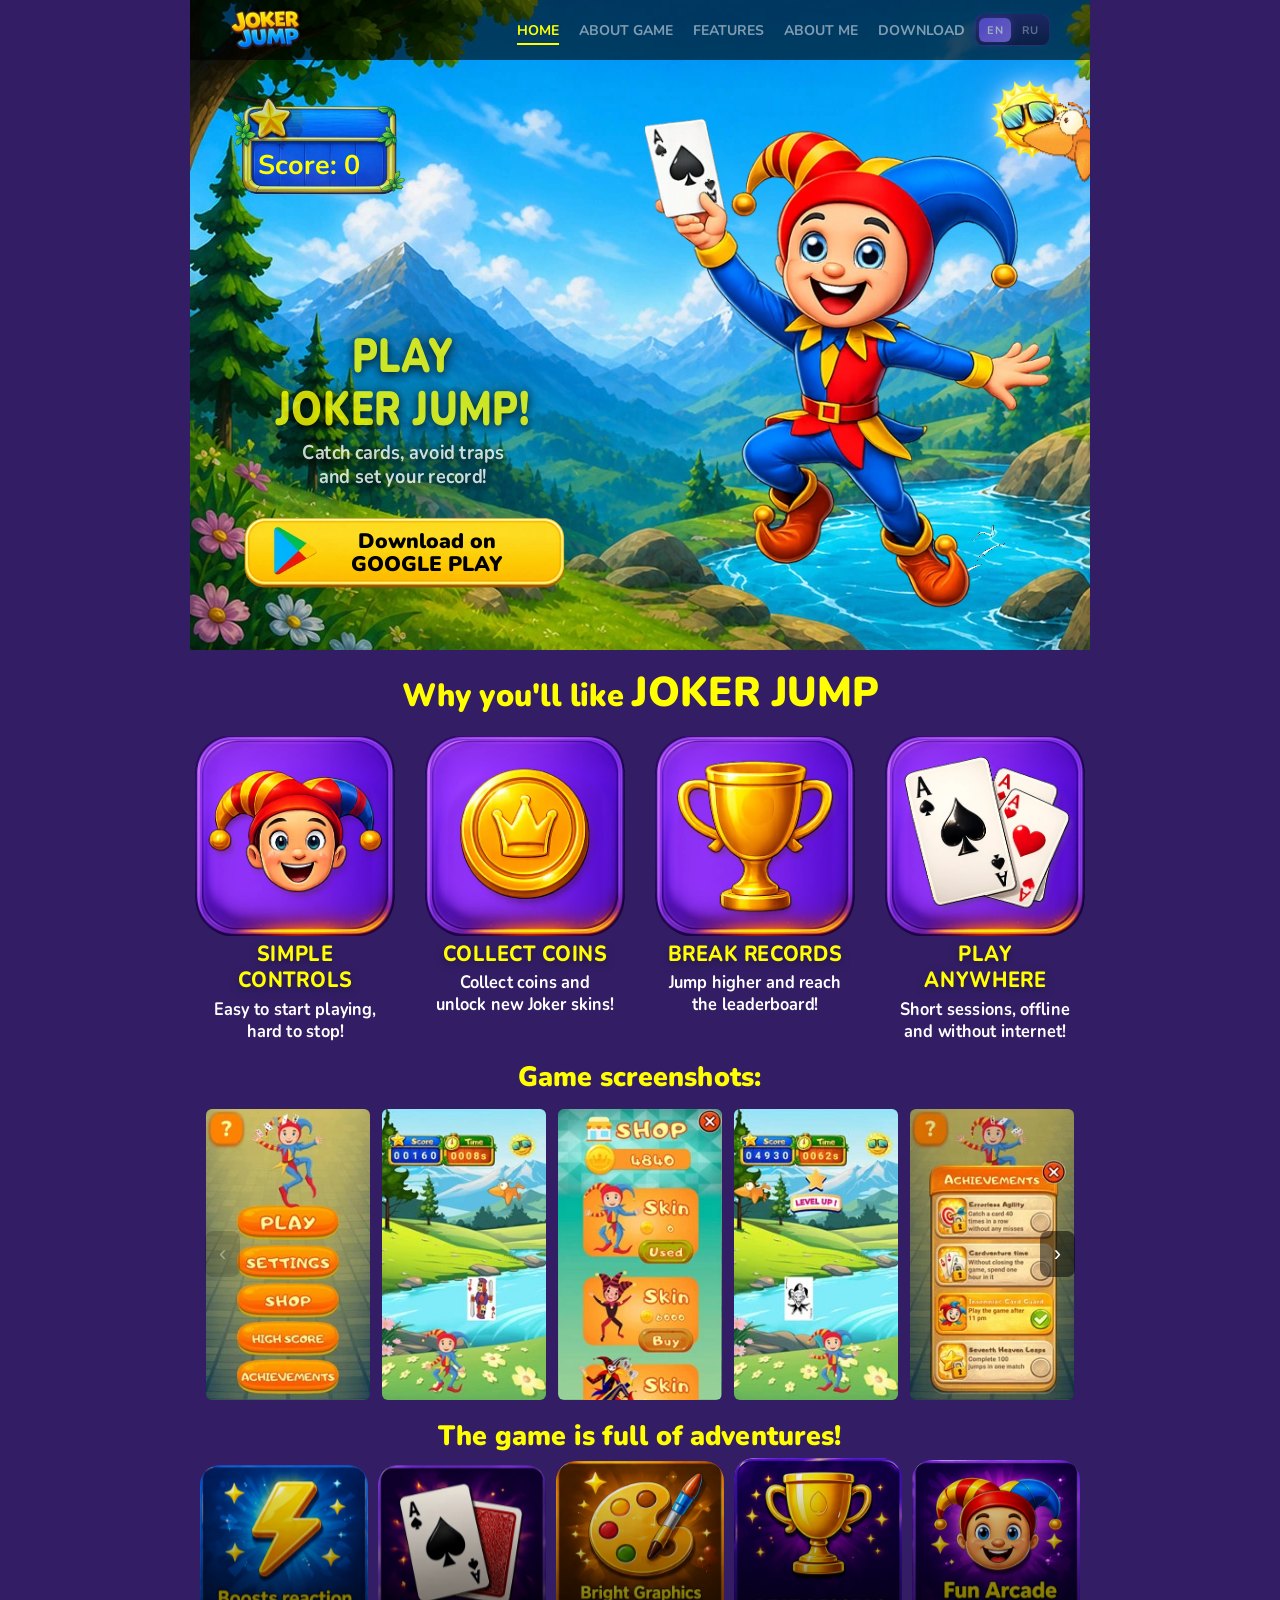
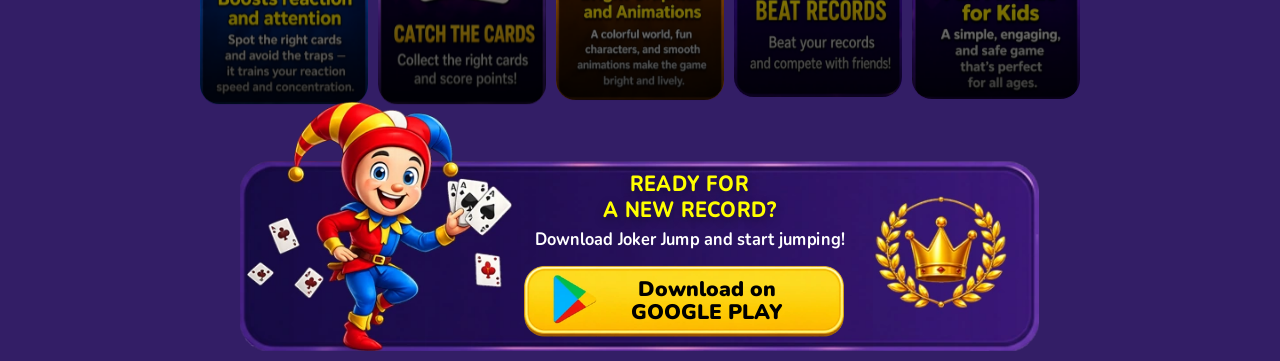
==== index.html @ 763708f8 "Add index" ====
<!DOCTYPE html>
<html lang="en">
<head>
    <meta charset="UTF-8">
    <title>My Site</title>
    <link rel="stylesheet" href="/assets/styles/styles.css">
    <link href="https://fonts.googleapis.com/css2?family=Baloo+2:wght@400;600;700&display=swap" rel="stylesheet">
    <link href="https://fonts.googleapis.com/css2?family=Nunito:wght@400;600;700;800&display=swap" rel="stylesheet">
    <style>
        .hero-text {
            left: 6%;
        }
    </style>
</head>

<body>
<header class="header">
    <div class="container menu">
        <img src="/assets/images/Logo.webp" alt="Logo" class="logo">
        <nav>
            <ul>
                <li><a href="Index.html" class="active">HOME</a></li>
                <li><a href="About_Game.html">ABOUT GAME</a></li>
                <li><a href="Peculiarities.html">FEATURES</a></li>
                <li><a href="About_Me.html">ABOUT ME</a></li>
                <li><a href="https://play.google.com/store/apps/details?id=com.Spinyminds.MyGame" target="_blank" rel="noopener noreferrer">DOWNLOAD</a></li>
            </ul>
        </nav>

        <div class="lang-switch">
            <a href="/Index.html" class="lang-btn active">EN</a>
            <a href="/ru/Index.html" class="lang-btn">RU</a>
        </div>
    </div>
</header>

<main class="wrapper">

<section class="hero">
	<div id="score" data-label="Score">Score: 0</div>
    <img src="/assets/images/Score.webp" class="score" alt="Score indicator">

    <div class="leaf-layer"></div>

    <div class="joker-stage">
        <img src="/assets/images/ball.webp" class="ball" alt="Ball">
        <img src="/assets/images/Joker.webp" class="joker-layer" alt="Joker character">

        <div class="eye" id="eye1">
            <img src="/assets/images/eye.webp" class="iris" alt="Eye iris">
        </div>
        <div class="eye" id="eye2">
            <img src="/assets/images/eye.webp" class="iris" alt="Eye iris">
        </div>
    </div>

    <img src="/assets/images/Fly.gif" class="fly-layer" alt="Flying animation">
    <img src="/assets/images/Sun.webp" class="sun" alt="Sun">
    <img src="/assets/images/Wave.gif" class="wave" alt="Wave animation">

    <div class="hero-text">
        <h2>PLAY<br>JOKER JUMP!</h2>
        <h3>Catch cards, avoid traps<br>and set your record!</h3>
    </div>

    <a class="download-btn btn2"
       href="https://play.google.com/store/apps/details?id=com.Spinyminds.MyGame"
       target="_blank" rel="noopener noreferrer">
        <img src="/assets/images/Download.webp" alt="Download">
        <span class="download-text">Download on <br>GOOGLE PLAY</span>
    </a>
</section>

<div class="container content">
    <h1>Why you'll like <span class="game-title">JOKER JUMP</span></h1>

    <div class="small_cards">

        <div class="small_card-wrapper">
            <div class="small_card">
                <div class="small_card-icon" style="background-image: url('assets/images/Sing_1.webp');"></div>
            </div>
            <h2>SIMPLE CONTROLS</h2>
            <h3>Easy to start playing, hard to stop!</h3>
        </div>

        <div class="small_card-wrapper">
            <div class="small_card">
                <div class="small_card-icon" style="background-image: url('assets/images/Sing_2.webp');"></div>
            </div>
            <h2>COLLECT COINS</h2>
            <h3>Collect coins and unlock new Joker skins!</h3>
        </div>

        <div class="small_card-wrapper">
            <div class="small_card">
                <div class="small_card-icon" style="background-image: url('assets/images/Sing_3.webp');"></div>
            </div>
            <h2>BREAK RECORDS</h2>
            <h3>Jump higher and reach the leaderboard!</h3>
        </div>

        <div class="small_card-wrapper">
            <div class="small_card">
                <div class="small_card-icon" style="background-image: url('assets/images/Sing_4.webp');"></div>
            </div>
            <h2>PLAY ANYWHERE</h2>
            <h3>Short sessions, offline and without internet!</h3>
        </div>

    </div>

<section class="container content">

<h4>Game screenshots:</h4>

<div class="gallery">
    <button class="nav prev">‹</button>

    <div class="gallery-wrapper">
        <div class="gallery-track">
            <img src="/assets/images/Screens_1.webp" alt="Gameplay screenshot 1">
            <img src="/assets/images/Screens_2.webp" alt="Gameplay screenshot 2">
            <img src="/assets/images/Screens_3.webp" alt="Gameplay screenshot 3">
            <img src="/assets/images/Screens_4.webp" alt="Gameplay screenshot 4">
            <img src="/assets/images/Screens_5.webp" alt="Gameplay screenshot 5">
            <img src="/assets/images/Screens_6.webp" alt="Gameplay screenshot 6">
            <img src="/assets/images/Screens_7.webp" alt="Gameplay screenshot 7">
            <img src="/assets/images/Screens_8.webp" alt="Gameplay screenshot 8">
        </div>
    </div>

    <button class="nav next">›</button>
</div>

<h4>The game is full of adventures!</h4>

<div class="layout-grid">

    <div class="wrapper">
        <div class="card">
            <img src="/assets/images/Card_01_en.webp" alt="Game card 1">
            <div class="overlay"></div>
            <div class="card-content"></div>
            <div class="glare"></div>
        </div>
    </div>

    <div class="wrapper">
        <div class="card">
            <img src="/assets/images/Card_02_en.webp" alt="Game card 2">
            <div class="overlay"></div>
            <div class="card-content"></div>
            <div class="glare"></div>
        </div>
    </div>

    <div class="wrapper">
        <div class="card">
            <img src="/assets/images/Card_03_en.webp" alt="Game card 3">
            <div class="overlay"></div>
            <div class="card-content"></div>
            <div class="glare"></div>
        </div>
    </div>

    <div class="wrapper">
        <div class="card">
            <img src="/assets/images/Card_04_en.webp" alt="Game card 4">
            <div class="overlay"></div>
            <div class="card-content"></div>
            <div class="glare"></div>
        </div>
    </div>

    <div class="wrapper">
        <div class="card">
            <img src="/assets/images/Card_05_en.webp" alt="Game card 5">
            <div class="overlay"></div>
            <div class="card-content"></div>
            <div class="glare"></div>
        </div>
    </div>

</div>

<div class="plaque-wrapper">

    <img src="/assets/images/Purple_plaque.webp" class="Purple_plaque" alt="Purple plaque">

    <div class="plaque-text">
        <h2>READY FOR </br>A NEW RECORD?</h2>
        <h3>Download Joker Jump and start jumping!</h3>
    </div>

    <a class="download-btn btn1"
       href="https://play.google.com/store/apps/details?id=com.Spinyminds.MyGame"
       target="_blank" rel="noopener noreferrer">
        <img src="/assets/images/Download.webp" alt="Download Game">
        <span class="download-text">Download on <br>GOOGLE PLAY</span>
    </a>

</div>

</section>

</div>
</main>

<script src="/assets/scripts/script.js"></script>
</body>
</html>
---- assets/styles/styles.css ----
* {
    margin: 0;
    padding: 0;
    box-sizing: border-box;
}

html {
    background: #331E66;
}

@keyframes fadeIn {
    from { opacity: 0; }
    to { opacity: 1; }
}

body {
    animation: fadeIn 0.2s ease;
    font-family: "Nunito", sans-serif;
    background: url('/assets/images/fon.webp') repeat;
}

h1,
h4 {
    color: yellow;
    text-align: center;
    font-weight: 900;
    line-height: 1.1;
    margin: 15px 0 10px;
    transform: scaleX(0.95);
}

h1 {
    transform: scaleX(0.95);
}

h4 {
    font-size: 28px;
}

h2 {
    font-size: 22px;
    font-weight: 800;
    color: yellow;
    text-align: center;
    margin: 5px 0;
    letter-spacing: 0.5px;
    text-transform: uppercase;
    text-shadow: 0 3px 10px rgba(0,0,0,0.4);
    transform: scaleX(0.9);
    line-height: 1.2;
}

h3 {
    font-size: 18px;
    font-weight: 700;
    color: #fff;
    text-align: center;
    transform: scaleX(0.9);
    line-height: 1.2;
}

.container {
    max-width: 900px;
    margin: 0 auto;
    height: 100%;
    user-select: none;
}

.header {
    position: fixed;
    top: 0;
    left: 50%;
    transform: translateX(-50%);
    width: 100%;
    max-width: 900px;
    height: 60px;
    background: rgba(0, 0, 0, 0.6);
    z-index: 3;
}

.menu {
    display: flex;
    align-items: center;
    height: 100%;
    padding: 0 40px;
}
nav {
  margin-left: auto;
}
.menu ul {
    display: flex;
    gap: 6px 20px;
    list-style: none;
    margin-left: 20px;
    flex-wrap: wrap;
}

.menu a {
    white-space: nowrap;
    font-size: 14px;
}

.logo {
    height: 40px;
}

.hero {
    width: 100%;
    max-width: 900px;
    height: 650px;
    margin: 0 auto;
    background: url('/assets/images/Cap.webp') no-repeat left top;
    position: relative;
    overflow: hidden;
    z-index: 1;
    user-select: none;
}

.score {
    position: absolute;
    height: 15%;
    top: 15%;
    left: 0%;
    transform: translate(+25%, 0%);
    z-index: 2;
    pointer-events: none;
    opacity: 0.8;
}

#score {
    position: absolute;
    top: 21%;
    left: 53px;
    text-align: left;
    font-size: 27px;
    font-weight: bold;
    color: yellow;
    z-index: 3;
    padding: 10px 15px;
    border-radius: 10px;
    pointer-events: none;
}

.leaf-layer {
    position: absolute;
    inset: 0;
    overflow: hidden;
    pointer-events: none;
}

.joker-stage {
    position: absolute;
    width: 900px;
    height: 650px;
    left: 50%;
    top: 0;
    transform: translateX(-50%);
    transform-origin: top center;
    z-index: 2;
    pointer-events: none;
}

.joker-layer {
    position: absolute;
    inset: 0;
    width: auto;
    height: 80%;
    object-fit: contain;
    margin-left: 455px;
	margin-top: 100px;
    z-index: 2;
    pointer-events: none;
}
.ball {
    position: absolute;
    inset: 0;
    width: 12%;
    height: 12%;
    object-fit: contain;
    margin-left: 600px;
    margin-top: 210px;
    z-index: 1;
    pointer-events: none;
}

.eye {
    position: absolute;
    width: 60px;
    height: 60px;
    overflow: hidden;
    border-radius: 50%;
    z-index: 1;
}

#eye1 {
    top: 217px;
    left: 595px;
}

#eye2 {
    top: 225px;
    left: 650px;
}

.iris {
    position: absolute;
    width: 50%;
    height: 50%;
    top: 50%;
    left: 50%;
    transform: translate(-50%, -50%);
    pointer-events: none;
}

.sun {
    width: 80px;
    position: absolute;
    top: 80px;
    left: 800px;
    animation: sunDance 3s ease-in-out infinite;
    transform-origin: center bottom;
    pointer-events: none;
    filter:
        drop-shadow(0 0 10px rgba(220,240,255,0.9))
        drop-shadow(0 0 25px rgba(140,180,255,0.5))
        drop-shadow(0 0 50px rgba(90,120,255,0.3));
}

.wave {
    position: absolute;
    top: 485px;
    left: 730px;
    pointer-events: none;
}

@keyframes sunDance {
    0% {
        transform: rotate(-8deg) translateY(0) scaleY(1) scaleX(0.95);
    }
    25% {
        transform: rotate(0deg) translateY(-5px) scaleY(1.05);
    }
    50% {
        transform: rotate(10deg) translateY(0) scaleY(1.0);
    }
    75% {
        transform: rotate(0deg) translateY(-5px) scaleY(1.10);
    }
    100% {
        transform: rotate(-8deg) translateY(0) scaleY(1) scaleX(0.95);
    }
}

nav ul {
    list-style: none;
    display: flex;
    gap: 30px;
}

nav a {
    position: relative;
    text-decoration: none;
    color: rgba(255, 255, 255, 0.5);
    font-weight: bold;
    padding-bottom: 5px;
    transition: all 0.3s ease;
}

nav a.active {
    color: yellow;
}

nav a::after {
    content: "";
    position: absolute;
    left: 0;
    bottom: 0;
    width: 0%;
    height: 2px;
    background: yellow;
    transition: width 0.3s ease;
}

nav a.active::after,
nav a:hover::after {
    width: 100%;
}

nav a:hover {
    color: yellow;
}

nav ul:hover a,
nav ul:hover a.active {
    color: rgba(255, 255, 255, 0.3);
}

nav ul a:hover,
nav ul a.active:hover {
    color: yellow;
}

.content {
    padding: 5px;
}

.game-title {
    font-size: 1.3em;
}

.layout-grid {
    display: grid;
    grid-template-columns: repeat(auto-fit, minmax(130px, 1fr));
    gap: 10px;
    width: 100%;
    max-width: 1000px;
    margin-top: 0;
}

.wrapper {
    perspective: 900px;
    will-change: transform;
}

.card {
    position: relative;
    border-radius: 20px;
    overflow: hidden;
    transform-style: preserve-3d;
    will-change: transform;
    opacity: 0;
    transform: translateY(40px) scale(0.95);
    transition: opacity .6s ease, transform .6s ease;
}

.card.show {
    opacity: 1;
    transform: translateY(0) scale(1);
}

.card img {
    width: 100%;
    display: block;
    transform: translateZ(20px);
    pointer-events: none;
}

.overlay {
    position: absolute;
    inset: 0;
    background: linear-gradient(to top, rgba(0,0,0,0.8), transparent);
    transform: translateZ(30px);
}

.card-content {
    position: absolute;
    bottom: 0;
    padding: 20px;
    color: white;
    transform: translateZ(60px);
}

.card-content h3 {
    margin: 0 0 8px;
}

.card-content p {
    font-size: 14px;
    opacity: 0.8;
}

.glare {
    position: absolute;
    inset: 0;
    border-radius: inherit;
    opacity: 0;
    pointer-events: none;
    mix-blend-mode: overlay;
}

.card::before {
    content: "";
    position: absolute;
    inset: -2px;
    border-radius: 22px;
    background: linear-gradient(45deg, #ff00cc, #3333ff, #ffcc00);
    filter: blur(10px);
    opacity: 0;
    transition: .3s;
}

.card:hover::before {
    opacity: .8;
}

.spark {
    position: absolute;
    width: 10px;
    height: 10px;
    background: gold;
    border-radius: 50%;
    pointer-events: none;
    opacity: 0;
    animation: sparkAnim 0.8s ease-out forwards;
}

@keyframes sparkAnim {
    0% {
        transform: scale(0);
        opacity: 1;
    }

    100% {
        transform: scale(1) translate(var(--x), var(--y));
        opacity: 0;
    }
}

.small_cards {
    display: grid;
    grid-template-columns: repeat(auto-fit, minmax(160px, 1fr));
    gap: 30px;
    padding-top: 10px;
    max-width: 900px;
    margin: 0 auto;
}

.small_card-wrapper {
    width: 100%;
    cursor: pointer;
}

.small_card {
    width: 100%;
    aspect-ratio: 1 / 1;
    background: url("/assets/images/Button.webp") no-repeat center/cover;
    border-radius: 20px;
    transition: transform 0.35s ease, box-shadow 0.35s ease;
    position: relative;
    overflow: hidden;
}

.small_card::before {
    content: "";
    position: absolute;
    top: 0;
    left: -100%;
    width: 100%;
    height: 100%;
    background: linear-gradient(
        120deg,
        transparent,
        rgba(255,255,255,0.4),
        transparent
    );
    transition: 0.6s;
}

.small_card-icon {
    position: absolute;
    inset: 0;
    background-size: contain;
    background-repeat: no-repeat;
    background-position: center;
    transition: transform 0.35s ease;
}

.small_card-wrapper:hover .small_card {
    transform: translateY(-8px);
    box-shadow: 0 12px 25px rgba(0,0,0,0.2);
}

.small_card-wrapper:hover .small_card::before {
    left: 100%;
}

.small_card-wrapper:hover .small_card-icon {
    transform: scale(1.1) rotate(5deg);
}

.fall-item {
    position: absolute;
    top: -80px;
    background-size: contain;
    background-repeat: no-repeat;
    pointer-events: auto;
    cursor: pointer;
    animation: fall linear forwards, sway ease-in-out infinite;
    will-change: transform, filter;
}

@keyframes fall {
    0% {
        transform: translateY(0) rotate(0deg);
        opacity: 1;
    }

    80% {
        opacity: 1;
    }

    100% {
        transform: translateY(var(--fall-distance)) rotate(360deg);
        opacity: 0;
    }
}

@keyframes sway {
    0%, 100% { margin-left: 0px; }
    50% { margin-left: 30px; }
}

.fly-layer {
    position: absolute;
    top: 100px;
    left: 0;
    width: 120px;
    will-change: transform;
    z-index: 1;
    cursor: pointer;
    pointer-events: auto;
}

.gallery {
    position: relative;
    max-width: 1100px;
    margin: 10px auto;
}

.gallery-wrapper {
    overflow: hidden;
    cursor: grab;
}

.gallery-track {
    display: flex;
    transition: transform 0.4s ease;
    cursor: grab;
}

.gallery-track img {
    flex-shrink: 0;
    width: calc(100% / 5);
    padding: 6px;
    border-radius: 12px;
    object-fit: cover;
    user-select: none;
    pointer-events: none;
}

.nav {
    position: absolute;
    top: 50%;
    transform: translateY(-50%);
    background: rgba(0,0,0,0.5);
    color: white;
    border: none;
    padding: 10px 14px;
    cursor: pointer;
    font-size: 22px;
    border-radius: 8px;
    z-index: 10;
}

.prev { left: 5px; }
.next { right: 5px; }

.nav:hover {
    background: rgba(0,0,0,0.8);
}

.nav:disabled {
    opacity: 0.3;
    cursor: default;
}

@media (max-width: 900px) {
    .gallery-track img {
        width: calc(100% / 3);
    }
}

@media (max-width: 500px) {
    .gallery-track img {
        width: 100%;
    }
}

.plaque-wrapper {
    position: relative;
    display: flex;
    justify-content: center;
    width: 100%;
}

.Purple_plaque {
    display: block;
    width: 800px;
}

.plaque-text,
.plaque-text_2 {
    position: absolute;
    left: 50%;
    text-align: center;
    color: black;
}

.plaque-text {
    top: 35%;
    transform: translate(-36%, -20%);
}

.plaque-text_2 {
    top: 25%;
    transform: translate(-44%, -20%);
}

.plaque-text h2,
.plaque-text_2 h2 {
    font-size: clamp(18px, 2.2vw, 22px);
    font-weight: 800;
    color: yellow;
    text-align: center;
    margin: 0;
    letter-spacing: 0.5px;
    text-transform: uppercase;
    text-shadow: 0 3px 10px rgba(0,0,0,0.4);
}

.plaque-text h3,
.plaque-text_2 h3 {
    font-size: clamp(15px, 1.8vw, 18px);
    font-weight: 700;
    color: #fff;
    text-align: center;
    margin: 5px;
}

.download-btn {
    position: absolute;
    display: inline-block;
    transition:
        transform 0.2s ease,
        filter 0.2s ease,
        box-shadow 0.2s ease;
    border-radius: 20px;
    overflow: hidden;
    transform: scale(1);
}

.btn1 {
    top: 80%;
    left: 55%;
    --tx: -50%;
    --ty: -50%;
    transform: translate(-50%, -50%) scale(1);
}

.btn2 {
    top: 85%;
    left: 0%;
    --tx: 17%;
    --ty: -50%;
    transform: translate(17%, -50%) scale(1);
    z-index: 2;
}

.btn3 {
    top: 70%;
    left: 0%;
    --tx: 95%;
    --ty: -50%;
    transform: translate(95%, -50%) scale(1);
    z-index: 2;
}

.download-btn:hover {
    transform: translate(var(--tx, 0), var(--ty, 0)) scale(1.04);
    filter: brightness(1.08);
    box-shadow: 0 15px 35px rgba(0,0,0,0.45);
}

.download-btn:active {
    transform: translate(var(--tx, 0), var(--ty, 0)) scale(0.94);
}

.download-btn img {
    display: block;
    width: 320px;
    user-select: none;
    pointer-events: none;
}

.download-text {
    position: absolute;
    top: 50%;
    left: 50%;
    transform: translate(-35%, -50%);
    color: black;
    font-size: 21px;
    pointer-events: none;
    font-weight: 900;
    line-height: 1.1;
    text-align: center;
    white-space: nowrap;
}

.hero-text {
    position: absolute;
    top: 50%;
    left: 2%;
    text-align: center;
    color: black;
}

.hero h2 {
    font-size: 48px;
    color: yellow;
    text-align: center;
    font-weight: 900;
    text-shadow:
        0 3px 10px rgba(0,0,0,0.9),
        0 0 20px rgba(0,0,0,0.6);
    opacity: 0.8;
    line-height: 1.1;
    transform: scaleX(0.8);
}

.hero h3 {
    font-size: 20px;
    color: white;
    text-align: center;
    font-weight: 700;
    opacity: 0.8;
    text-shadow:
        0 3px 10px rgba(0,0,0,0.9),
        0 0 20px rgba(0,0,0,0.6);
}


.lang-switch {
  display: flex;
  align-items: center;
  gap: 3px;
  margin-left: 10px;
  opacity: 0.6;
  padding: 3px;
  border-radius: 9px;
  background:
    linear-gradient(
      180deg,
      rgba(50, 25, 100, .95),
      rgba(18, 10, 45, .95)
    );
  border: 1px solid rgba(141, 92, 255, .22);
  box-shadow:
    0 0 10px rgba(120,70,255,.12);
}

.lang-btn {
  display: flex;
  align-items: center;
  justify-content: center;
  width: 32px;
  height: 24px;
  border-radius: 6px;
  text-decoration: none;
  font-size: 11px !important;
  font-weight: 700;
  letter-spacing: .5px;
  color: rgba(255,255,255,.55);
  transition:
    .2s ease;
}
.lang-btn:hover {
  color: #fff;

  background:
    rgba(141,92,255,.12);
}
.lang-btn.active {
  color: #fff;

  background:
    linear-gradient(
      135deg,
      #7f4fff,
      #ac72ff
    );

  box-shadow:
    0 0 10px rgba(140,90,255,.35);
}
.lang-switch:hover .lang-btn {
  opacity: .35;
}

.lang-switch .lang-btn:hover {
  opacity: 1;
}
@media (max-width: 900px) {

  .lang-switch {
    margin-top: 4px;
  }

}
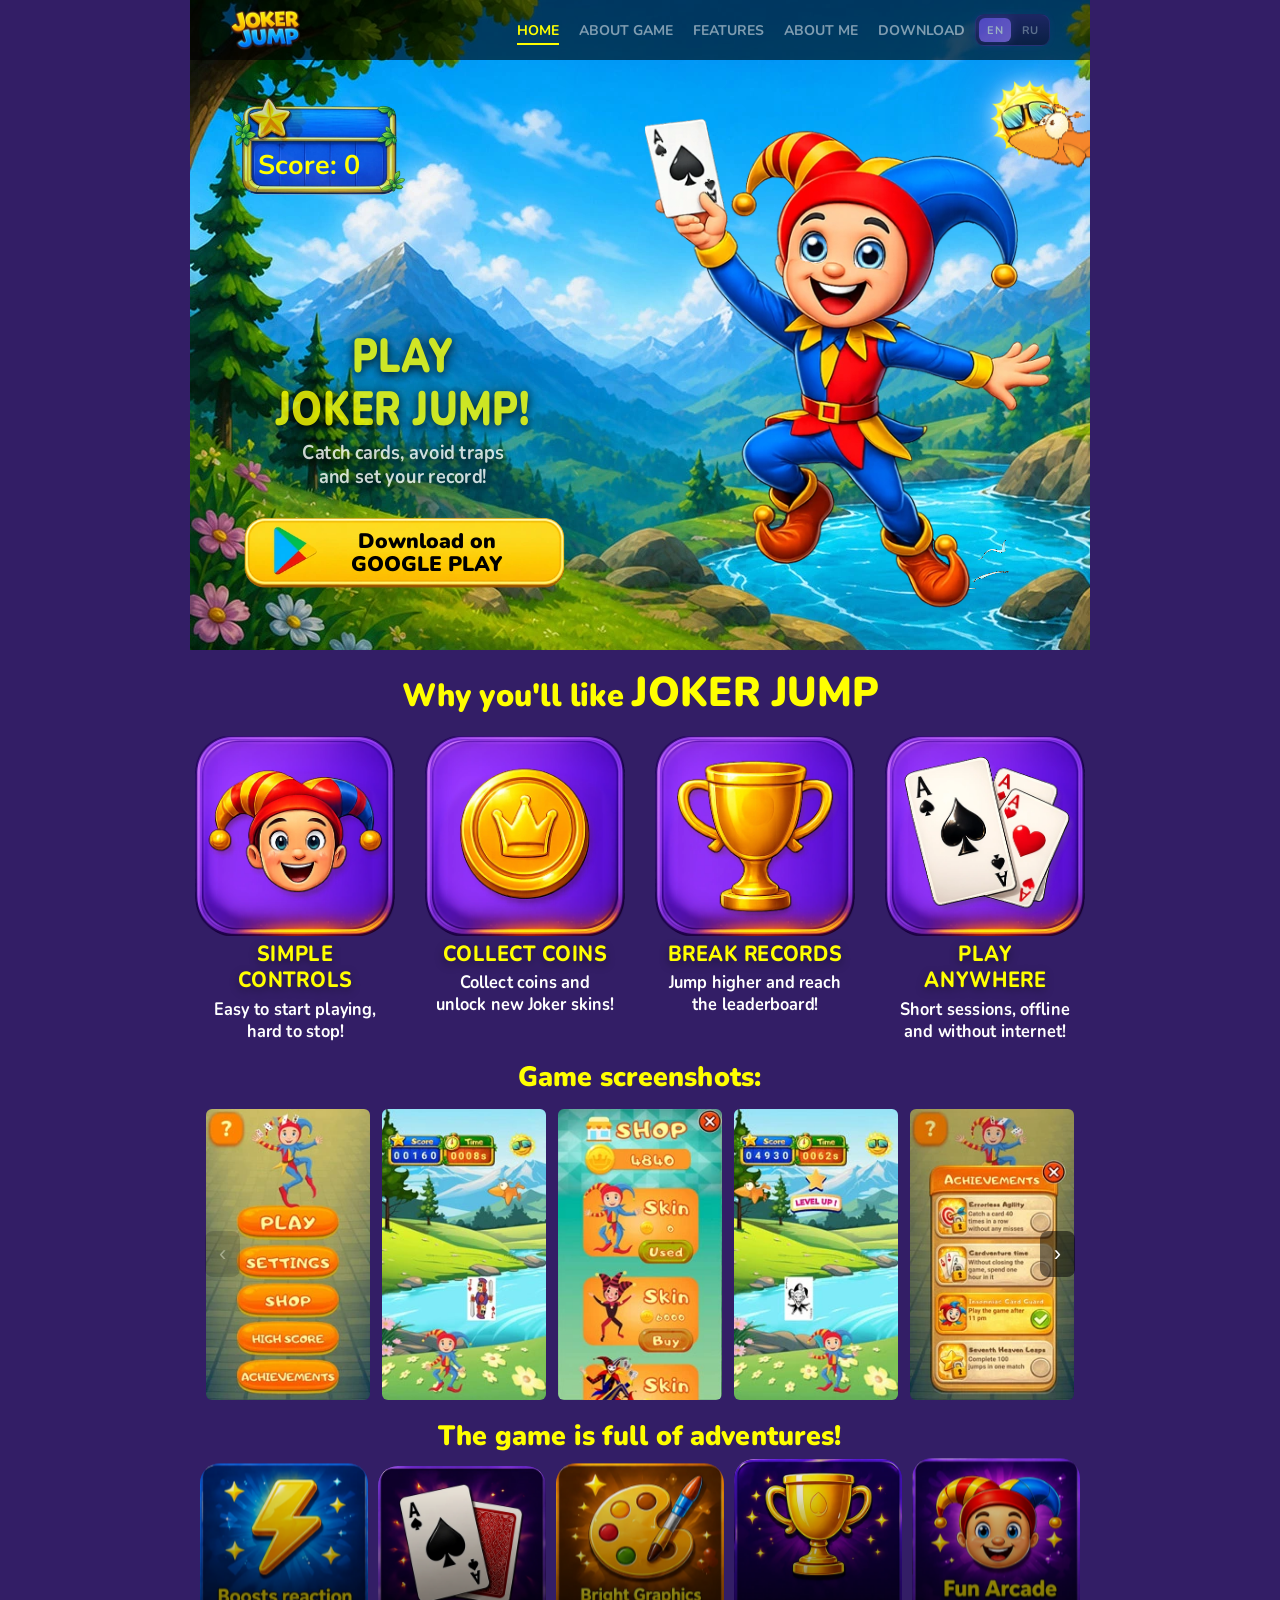
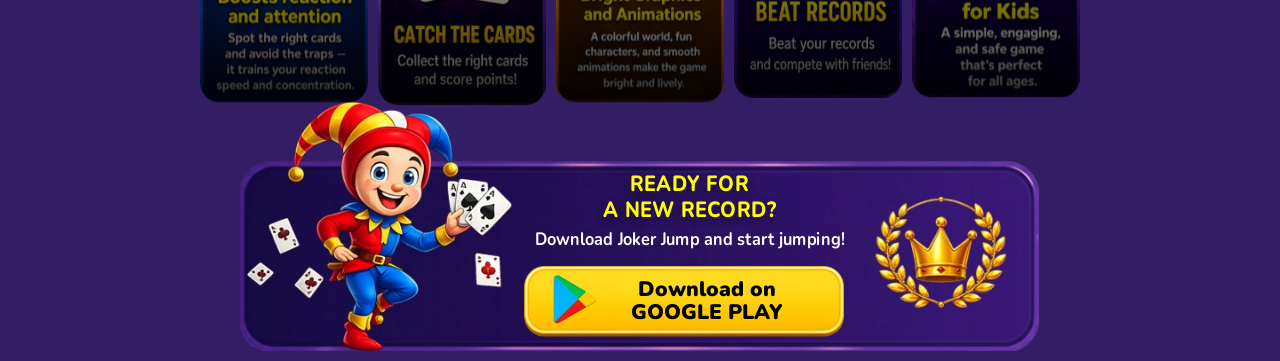
==== commit 4d2e665c: "Fix" ====
--- a/index.html
+++ b/index.html
@@ -3,7 +3,7 @@
 <head>
     <meta charset="UTF-8">
     <title>My Site</title>
-    <link rel="stylesheet" href="/assets/styles/styles.css">
+    <link rel="stylesheet" href="assets/styles/styles.css">
     <link href="https://fonts.googleapis.com/css2?family=Baloo+2:wght@400;600;700&display=swap" rel="stylesheet">
     <link href="https://fonts.googleapis.com/css2?family=Nunito:wght@400;600;700;800&display=swap" rel="stylesheet">
     <style>
@@ -16,20 +16,20 @@
 <body>
 <header class="header">
     <div class="container menu">
-        <img src="/assets/images/Logo.webp" alt="Logo" class="logo">
+        <img src="assets/images/Logo.webp" alt="Logo" class="logo">
         <nav>
             <ul>
-                <li><a href="Index.html" class="active">HOME</a></li>
-                <li><a href="About_Game.html">ABOUT GAME</a></li>
-                <li><a href="Peculiarities.html">FEATURES</a></li>
-                <li><a href="About_Me.html">ABOUT ME</a></li>
+                <li><a href="index.html" class="active">HOME</a></li>
+                <li><a href="about_Game.html">ABOUT GAME</a></li>
+                <li><a href="peculiarities.html">FEATURES</a></li>
+                <li><a href="about_Me.html">ABOUT ME</a></li>
                 <li><a href="https://play.google.com/store/apps/details?id=com.Spinyminds.MyGame" target="_blank" rel="noopener noreferrer">DOWNLOAD</a></li>
             </ul>
         </nav>
 
         <div class="lang-switch">
-            <a href="/Index.html" class="lang-btn active">EN</a>
-            <a href="/ru/Index.html" class="lang-btn">RU</a>
+            <a href="index.html" class="lang-btn active">EN</a>
+            <a href="ru/index.html" class="lang-btn">RU</a>
         </div>
     </div>
 </header>
@@ -38,25 +38,25 @@
 
 <section class="hero">
 	<div id="score" data-label="Score">Score: 0</div>
-    <img src="/assets/images/Score.webp" class="score" alt="Score indicator">
+    <img src="assets/images/Score.webp" class="score" alt="Score indicator">
 
     <div class="leaf-layer"></div>
 
     <div class="joker-stage">
-        <img src="/assets/images/ball.webp" class="ball" alt="Ball">
-        <img src="/assets/images/Joker.webp" class="joker-layer" alt="Joker character">
+        <img src="assets/images/ball.webp" class="ball" alt="Ball">
+        <img src="assets/images/Joker.webp" class="joker-layer" alt="Joker character">
 
         <div class="eye" id="eye1">
-            <img src="/assets/images/eye.webp" class="iris" alt="Eye iris">
+            <img src="assets/images/eye.webp" class="iris" alt="Eye iris">
         </div>
         <div class="eye" id="eye2">
-            <img src="/assets/images/eye.webp" class="iris" alt="Eye iris">
-        </div>
-    </div>
-
-    <img src="/assets/images/Fly.gif" class="fly-layer" alt="Flying animation">
-    <img src="/assets/images/Sun.webp" class="sun" alt="Sun">
-    <img src="/assets/images/Wave.gif" class="wave" alt="Wave animation">
+            <img src="assets/images/eye.webp" class="iris" alt="Eye iris">
+        </div>
+    </div>
+
+    <img src="assets/images/Fly.gif" class="fly-layer" alt="Flying animation">
+    <img src="assets/images/Sun.webp" class="sun" alt="Sun">
+    <img src="assets/images/Wave.gif" class="wave" alt="Wave animation">
 
     <div class="hero-text">
         <h2>PLAY<br>JOKER JUMP!</h2>
@@ -66,7 +66,7 @@
     <a class="download-btn btn2"
        href="https://play.google.com/store/apps/details?id=com.Spinyminds.MyGame"
        target="_blank" rel="noopener noreferrer">
-        <img src="/assets/images/Download.webp" alt="Download">
+        <img src="assets/images/Download.webp" alt="Download">
         <span class="download-text">Download on <br>GOOGLE PLAY</span>
     </a>
 </section>
@@ -119,14 +119,14 @@
 
     <div class="gallery-wrapper">
         <div class="gallery-track">
-            <img src="/assets/images/Screens_1.webp" alt="Gameplay screenshot 1">
-            <img src="/assets/images/Screens_2.webp" alt="Gameplay screenshot 2">
-            <img src="/assets/images/Screens_3.webp" alt="Gameplay screenshot 3">
-            <img src="/assets/images/Screens_4.webp" alt="Gameplay screenshot 4">
-            <img src="/assets/images/Screens_5.webp" alt="Gameplay screenshot 5">
-            <img src="/assets/images/Screens_6.webp" alt="Gameplay screenshot 6">
-            <img src="/assets/images/Screens_7.webp" alt="Gameplay screenshot 7">
-            <img src="/assets/images/Screens_8.webp" alt="Gameplay screenshot 8">
+            <img src="assets/images/Screens_1.webp" alt="Gameplay screenshot 1">
+            <img src="assets/images/Screens_2.webp" alt="Gameplay screenshot 2">
+            <img src="assets/images/Screens_3.webp" alt="Gameplay screenshot 3">
+            <img src="assets/images/Screens_4.webp" alt="Gameplay screenshot 4">
+            <img src="assets/images/Screens_5.webp" alt="Gameplay screenshot 5">
+            <img src="assets/images/Screens_6.webp" alt="Gameplay screenshot 6">
+            <img src="assets/images/Screens_7.webp" alt="Gameplay screenshot 7">
+            <img src="assets/images/Screens_8.webp" alt="Gameplay screenshot 8">
         </div>
     </div>
 
@@ -139,43 +139,43 @@
 
     <div class="wrapper">
         <div class="card">
-            <img src="/assets/images/Card_01_en.webp" alt="Game card 1">
-            <div class="overlay"></div>
-            <div class="card-content"></div>
-            <div class="glare"></div>
-        </div>
-    </div>
-
-    <div class="wrapper">
-        <div class="card">
-            <img src="/assets/images/Card_02_en.webp" alt="Game card 2">
-            <div class="overlay"></div>
-            <div class="card-content"></div>
-            <div class="glare"></div>
-        </div>
-    </div>
-
-    <div class="wrapper">
-        <div class="card">
-            <img src="/assets/images/Card_03_en.webp" alt="Game card 3">
-            <div class="overlay"></div>
-            <div class="card-content"></div>
-            <div class="glare"></div>
-        </div>
-    </div>
-
-    <div class="wrapper">
-        <div class="card">
-            <img src="/assets/images/Card_04_en.webp" alt="Game card 4">
-            <div class="overlay"></div>
-            <div class="card-content"></div>
-            <div class="glare"></div>
-        </div>
-    </div>
-
-    <div class="wrapper">
-        <div class="card">
-            <img src="/assets/images/Card_05_en.webp" alt="Game card 5">
+            <img src="assets/images/Card_01_en.webp" alt="Game card 1">
+            <div class="overlay"></div>
+            <div class="card-content"></div>
+            <div class="glare"></div>
+        </div>
+    </div>
+
+    <div class="wrapper">
+        <div class="card">
+            <img src="assets/images/Card_02_en.webp" alt="Game card 2">
+            <div class="overlay"></div>
+            <div class="card-content"></div>
+            <div class="glare"></div>
+        </div>
+    </div>
+
+    <div class="wrapper">
+        <div class="card">
+            <img src="assets/images/Card_03_en.webp" alt="Game card 3">
+            <div class="overlay"></div>
+            <div class="card-content"></div>
+            <div class="glare"></div>
+        </div>
+    </div>
+
+    <div class="wrapper">
+        <div class="card">
+            <img src="assets/images/Card_04_en.webp" alt="Game card 4">
+            <div class="overlay"></div>
+            <div class="card-content"></div>
+            <div class="glare"></div>
+        </div>
+    </div>
+
+    <div class="wrapper">
+        <div class="card">
+            <img src="assets/images/Card_05_en.webp" alt="Game card 5">
             <div class="overlay"></div>
             <div class="card-content"></div>
             <div class="glare"></div>
@@ -186,7 +186,7 @@
 
 <div class="plaque-wrapper">
 
-    <img src="/assets/images/Purple_plaque.webp" class="Purple_plaque" alt="Purple plaque">
+    <img src="assets/images/Purple_plaque.webp" class="Purple_plaque" alt="Purple plaque">
 
     <div class="plaque-text">
         <h2>READY FOR </br>A NEW RECORD?</h2>
@@ -196,7 +196,7 @@
     <a class="download-btn btn1"
        href="https://play.google.com/store/apps/details?id=com.Spinyminds.MyGame"
        target="_blank" rel="noopener noreferrer">
-        <img src="/assets/images/Download.webp" alt="Download Game">
+        <img src="assets/images/Download.webp" alt="Download Game">
         <span class="download-text">Download on <br>GOOGLE PLAY</span>
     </a>
 
@@ -207,6 +207,6 @@
 </div>
 </main>
 
-<script src="/assets/scripts/script.js"></script>
+<script src="assets/scripts/script.js"></script>
 </body>
 </html>
--- a/assets/styles/styles.css
+++ b/assets/styles/styles.css
@@ -16,7 +16,7 @@
 body {
     animation: fadeIn 0.2s ease;
     font-family: "Nunito", sans-serif;
-    background: url('/assets/images/fon.webp') repeat;
+    background: url('../images/fon.webp') repeat;
 }
 
 h1,
@@ -84,9 +84,11 @@
     height: 100%;
     padding: 0 40px;
 }
+
 nav {
   margin-left: auto;
 }
+
 .menu ul {
     display: flex;
     gap: 6px 20px;
@@ -109,7 +111,7 @@
     max-width: 900px;
     height: 650px;
     margin: 0 auto;
-    background: url('/assets/images/Cap.webp') no-repeat left top;
+    background: url('../images/Cap.webp') no-repeat left top;
     position: relative;
     overflow: hidden;
     z-index: 1;
@@ -167,10 +169,11 @@
     height: 80%;
     object-fit: contain;
     margin-left: 455px;
-	margin-top: 100px;
+    margin-top: 100px;
     z-index: 2;
     pointer-events: none;
 }
+
 .ball {
     position: absolute;
     inset: 0;
@@ -234,21 +237,11 @@
 }
 
 @keyframes sunDance {
-    0% {
-        transform: rotate(-8deg) translateY(0) scaleY(1) scaleX(0.95);
-    }
-    25% {
-        transform: rotate(0deg) translateY(-5px) scaleY(1.05);
-    }
-    50% {
-        transform: rotate(10deg) translateY(0) scaleY(1.0);
-    }
-    75% {
-        transform: rotate(0deg) translateY(-5px) scaleY(1.10);
-    }
-    100% {
-        transform: rotate(-8deg) translateY(0) scaleY(1) scaleX(0.95);
-    }
+    0% { transform: rotate(-8deg) translateY(0) scaleY(1) scaleX(0.95); }
+    25% { transform: rotate(0deg) translateY(-5px) scaleY(1.05); }
+    50% { transform: rotate(10deg) translateY(0) scaleY(1.0); }
+    75% { transform: rotate(0deg) translateY(-5px) scaleY(1.10); }
+    100% { transform: rotate(-8deg) translateY(0) scaleY(1) scaleX(0.95); }
 }
 
 nav ul {
@@ -405,15 +398,8 @@
 }
 
 @keyframes sparkAnim {
-    0% {
-        transform: scale(0);
-        opacity: 1;
-    }
-
-    100% {
-        transform: scale(1) translate(var(--x), var(--y));
-        opacity: 0;
-    }
+    0% { transform: scale(0); opacity: 1; }
+    100% { transform: scale(1) translate(var(--x), var(--y)); opacity: 0; }
 }
 
 .small_cards {
@@ -433,7 +419,7 @@
 .small_card {
     width: 100%;
     aspect-ratio: 1 / 1;
-    background: url("/assets/images/Button.webp") no-repeat center/cover;
+    background: url("../images/Button.webp") no-repeat center/cover;
     border-radius: 20px;
     transition: transform 0.35s ease, box-shadow 0.35s ease;
     position: relative;
@@ -490,19 +476,9 @@
 }
 
 @keyframes fall {
-    0% {
-        transform: translateY(0) rotate(0deg);
-        opacity: 1;
-    }
-
-    80% {
-        opacity: 1;
-    }
-
-    100% {
-        transform: translateY(var(--fall-distance)) rotate(360deg);
-        opacity: 0;
-    }
+    0% { transform: translateY(0) rotate(0deg); opacity: 1; }
+    80% { opacity: 1; }
+    100% { transform: translateY(var(--fall-distance)) rotate(360deg); opacity: 0; }
 }
 
 @keyframes sway {
@@ -738,7 +714,6 @@
         0 0 20px rgba(0,0,0,0.6);
 }
 
-
 .lang-switch {
   display: flex;
   align-items: center;
@@ -748,14 +723,9 @@
   padding: 3px;
   border-radius: 9px;
   background:
-    linear-gradient(
-      180deg,
-      rgba(50, 25, 100, .95),
-      rgba(18, 10, 45, .95)
-    );
+    linear-gradient(180deg, rgba(50, 25, 100, .95), rgba(18, 10, 45, .95));
   border: 1px solid rgba(141, 92, 255, .22);
-  box-shadow:
-    0 0 10px rgba(120,70,255,.12);
+  box-shadow: 0 0 10px rgba(120,70,255,.12);
 }
 
 .lang-btn {
@@ -770,28 +740,20 @@
   font-weight: 700;
   letter-spacing: .5px;
   color: rgba(255,255,255,.55);
-  transition:
-    .2s ease;
-}
+  transition: .2s ease;
+}
+
 .lang-btn:hover {
   color: #fff;
-
-  background:
-    rgba(141,92,255,.12);
-}
+  background: rgba(141,92,255,.12);
+}
+
 .lang-btn.active {
   color: #fff;
-
-  background:
-    linear-gradient(
-      135deg,
-      #7f4fff,
-      #ac72ff
-    );
-
-  box-shadow:
-    0 0 10px rgba(140,90,255,.35);
-}
+  background: linear-gradient(135deg, #7f4fff, #ac72ff);
+  box-shadow: 0 0 10px rgba(140,90,255,.35);
+}
+
 .lang-switch:hover .lang-btn {
   opacity: .35;
 }
@@ -799,10 +761,9 @@
 .lang-switch .lang-btn:hover {
   opacity: 1;
 }
+
 @media (max-width: 900px) {
-
   .lang-switch {
     margin-top: 4px;
   }
-
-}
+}
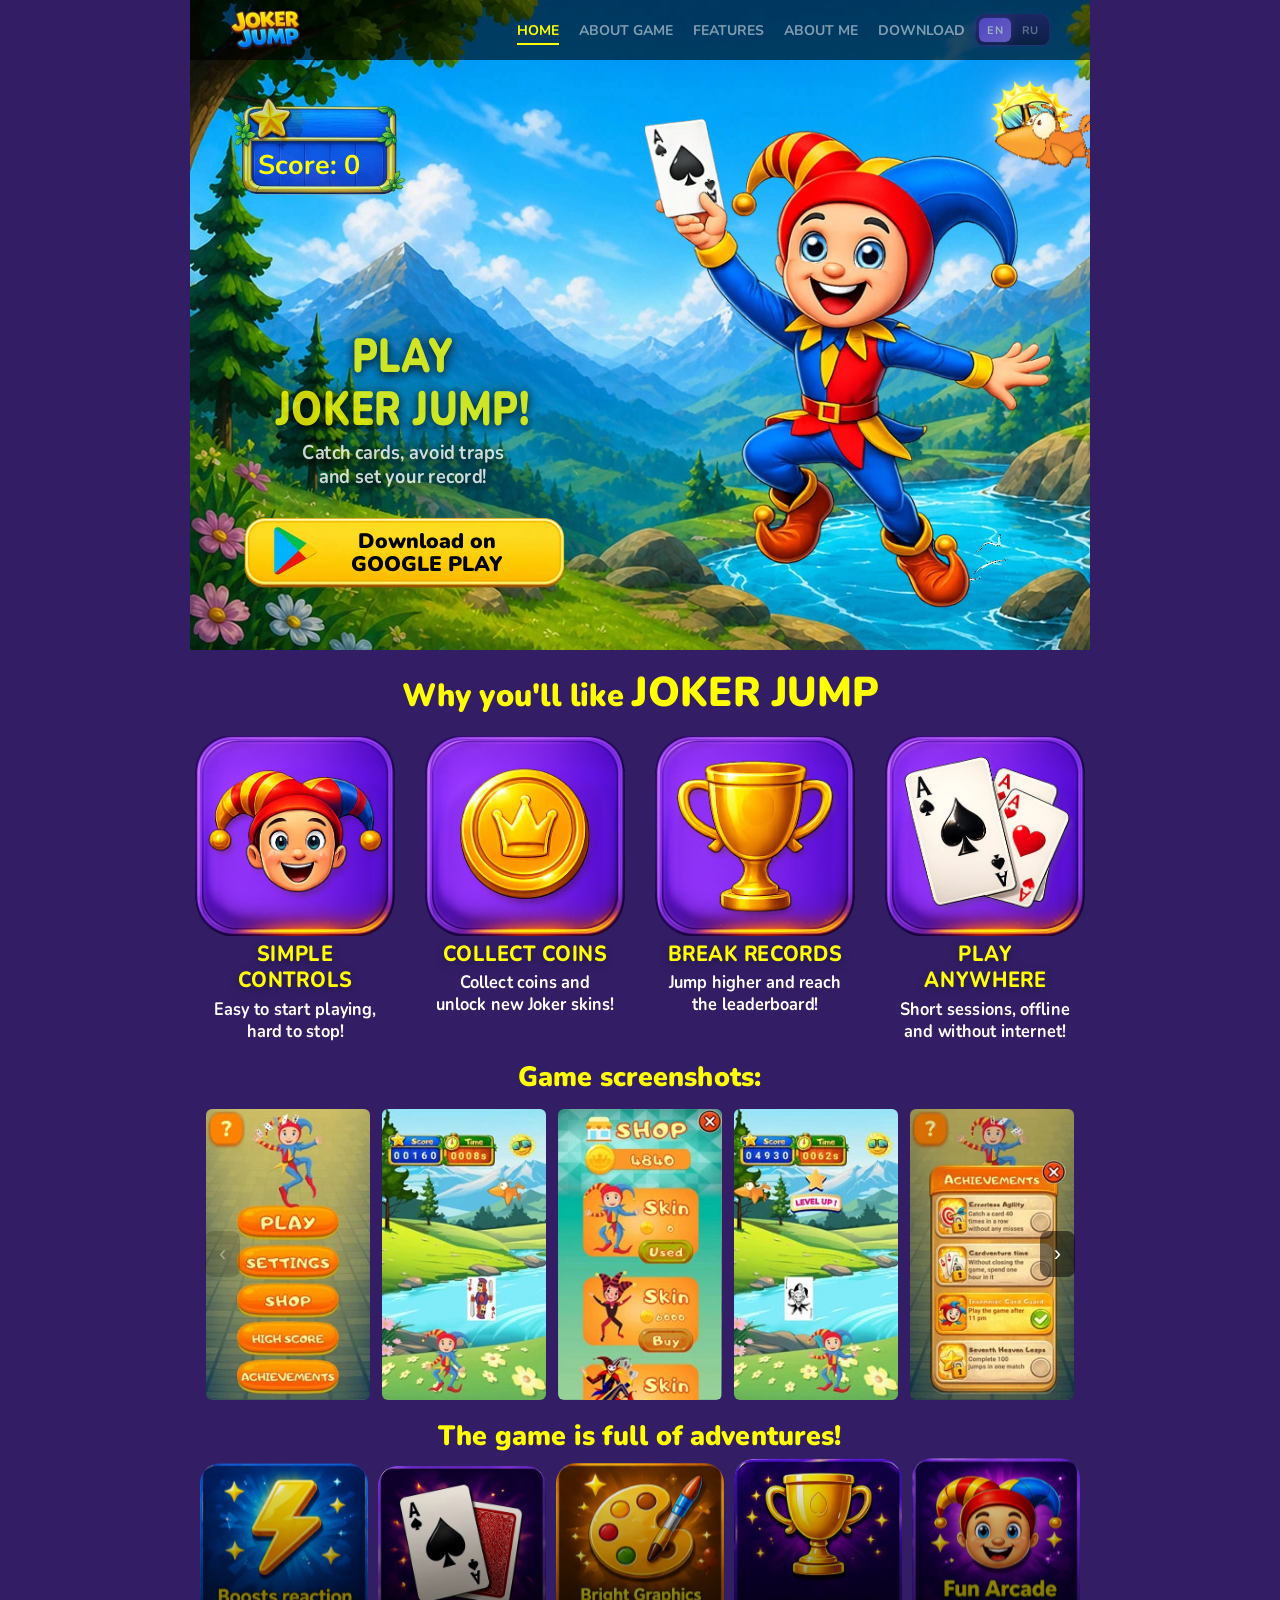
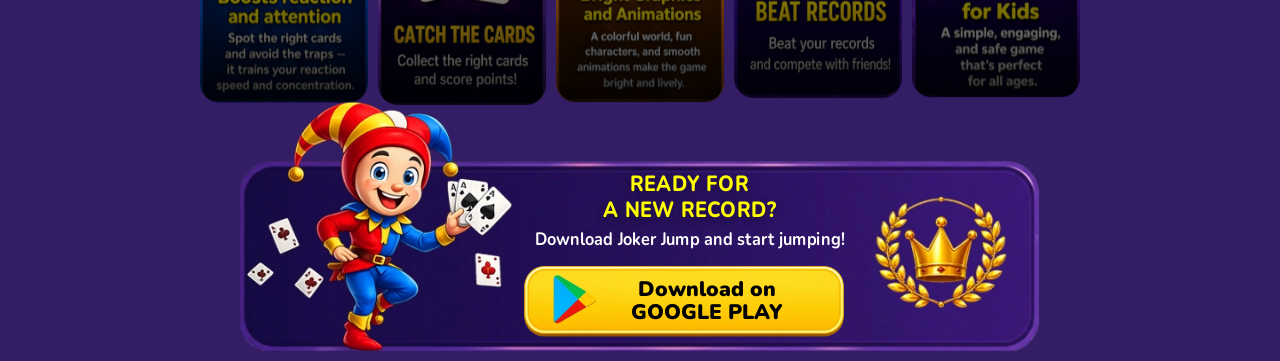
==== commit 85102226: "Fix" ====
--- a/index.html
+++ b/index.html
@@ -206,7 +206,9 @@
 
 </div>
 </main>
-
+<script>
+  window.IMAGE_BASE = "assets/images/";
+</script>
 <script src="assets/scripts/script.js"></script>
 </body>
 </html>
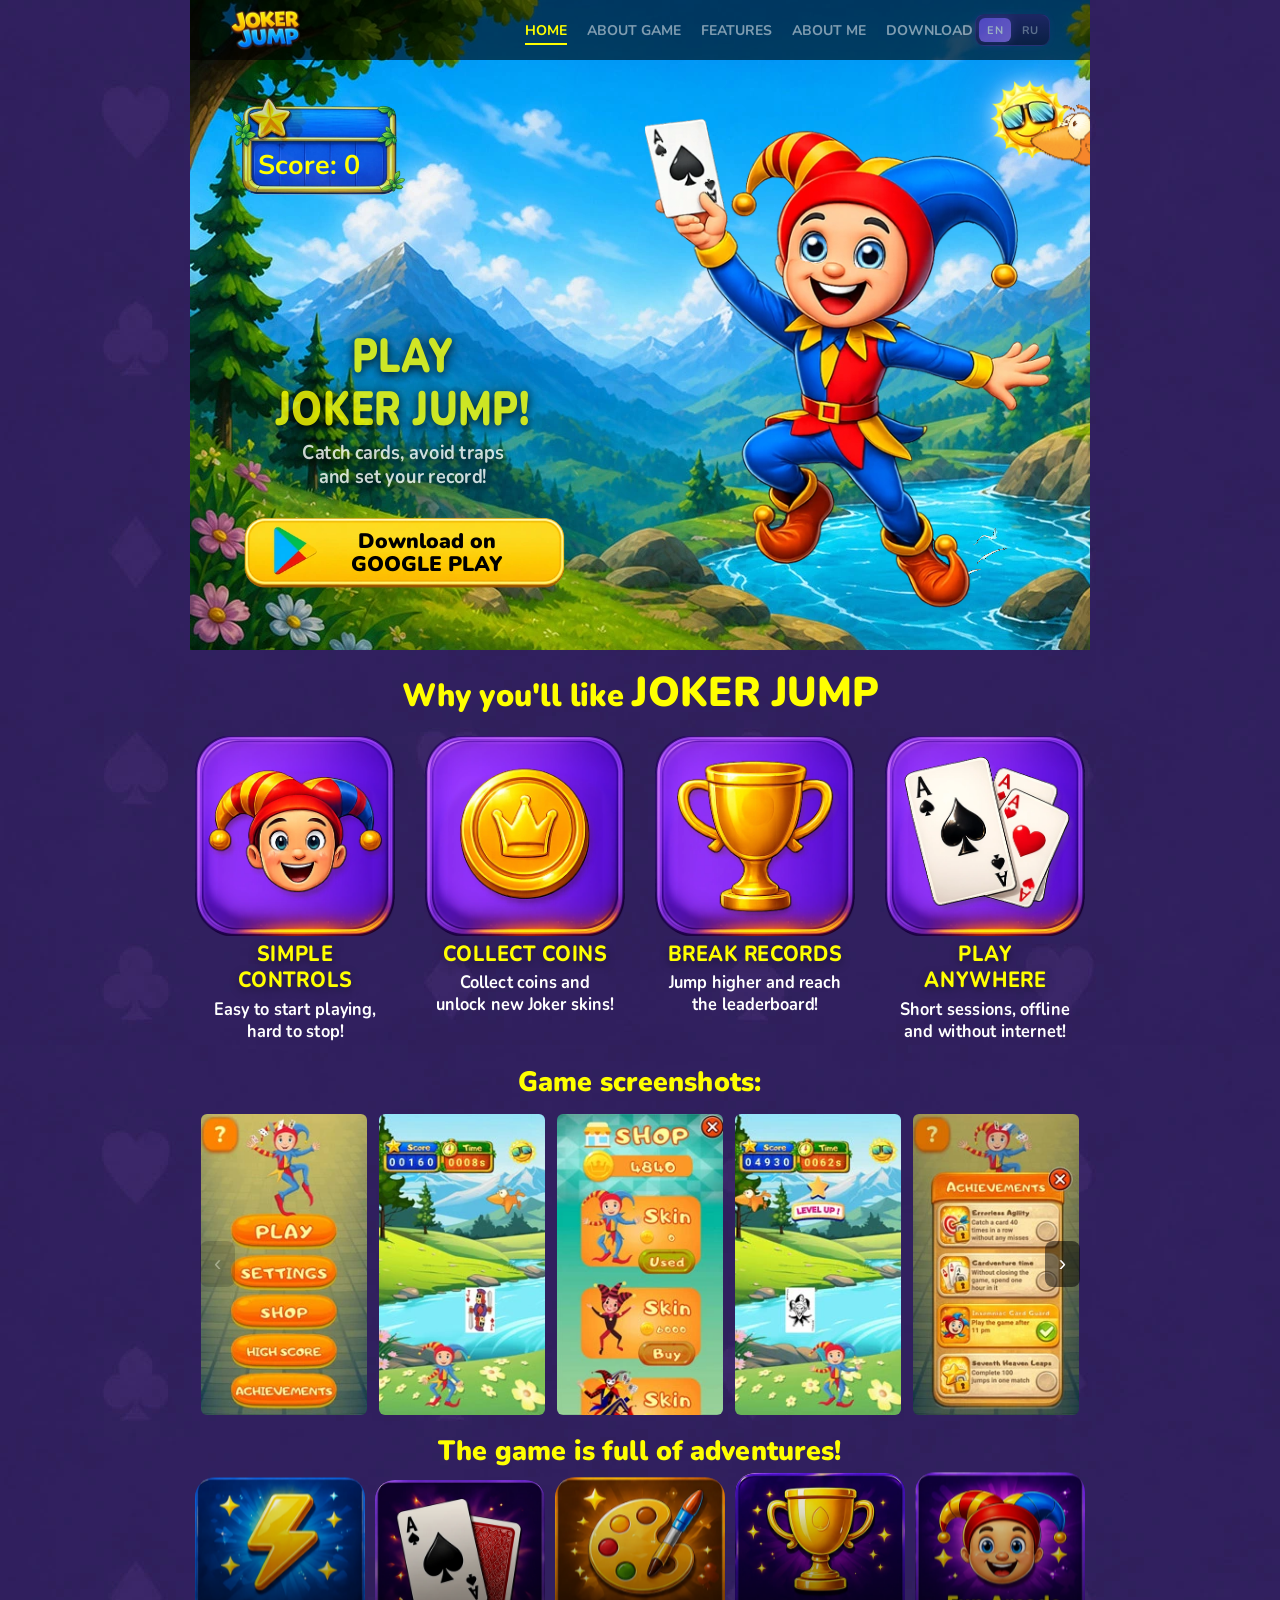
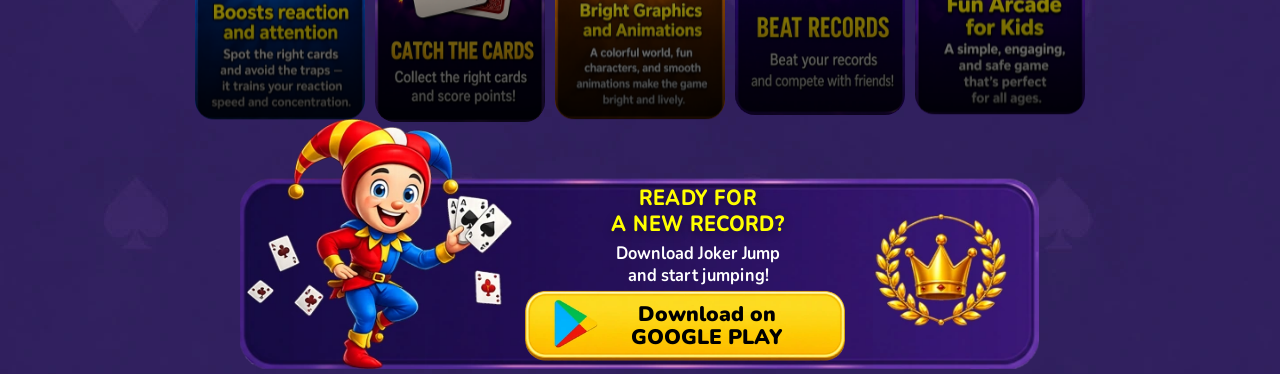
==== commit 3cc8f65c: "MOBILE VERSION" ====
--- a/index.html
+++ b/index.html
@@ -1,6 +1,8 @@
 <!DOCTYPE html>
 <html lang="en">
 <head>
+<meta name="viewport"
+      content="width=device-width, initial-scale=1.0">
     <meta charset="UTF-8">
     <title>My Site</title>
     <link rel="stylesheet" href="assets/styles/styles.css">
@@ -17,7 +19,13 @@
 <header class="header">
     <div class="container menu">
         <img src="assets/images/Logo.webp" alt="Logo" class="logo">
-        <nav>
+		<button class="burger-btn" id="burgerBtn">
+			<span></span>
+			<span></span>
+			<span></span>
+		</button>
+
+		<nav id="mainNav">
             <ul>
                 <li><a href="index.html" class="active">HOME</a></li>
                 <li><a href="about_Game.html">ABOUT GAME</a></li>
@@ -26,11 +34,12 @@
                 <li><a href="https://play.google.com/store/apps/details?id=com.Spinyminds.MyGame" target="_blank" rel="noopener noreferrer">DOWNLOAD</a></li>
             </ul>
         </nav>
-
-        <div class="lang-switch">
-            <a href="index.html" class="lang-btn active">EN</a>
-            <a href="ru/index.html" class="lang-btn">RU</a>
-        </div>
+	
+		<div class="lang-switch">
+		<a href="index.html" class="lang-btn" data-lang="en">EN</a>
+		<a href="ru/index.html" class="lang-btn" data-lang="ru">RU</a>
+		</div>
+		
     </div>
 </header>
 
@@ -109,7 +118,7 @@
         </div>
 
     </div>
-
+</div>
 <section class="container content">
 
 <h4>Game screenshots:</h4>
@@ -119,14 +128,14 @@
 
     <div class="gallery-wrapper">
         <div class="gallery-track">
-            <img src="assets/images/Screens_1.webp" alt="Gameplay screenshot 1">
-            <img src="assets/images/Screens_2.webp" alt="Gameplay screenshot 2">
-            <img src="assets/images/Screens_3.webp" alt="Gameplay screenshot 3">
-            <img src="assets/images/Screens_4.webp" alt="Gameplay screenshot 4">
-            <img src="assets/images/Screens_5.webp" alt="Gameplay screenshot 5">
-            <img src="assets/images/Screens_6.webp" alt="Gameplay screenshot 6">
-            <img src="assets/images/Screens_7.webp" alt="Gameplay screenshot 7">
-            <img src="assets/images/Screens_8.webp" alt="Gameplay screenshot 8">
+              <div class="slide"><img src="assets/images/Screens_1.webp" alt="Gameplay screenshot 1"></div>
+              <div class="slide"><img src="assets/images/Screens_2.webp" alt="Gameplay screenshot 2"></div>
+              <div class="slide"><img src="assets/images/Screens_3.webp" alt="Gameplay screenshot 3"></div>
+              <div class="slide"><img src="assets/images/Screens_4.webp" alt="Gameplay screenshot 4"></div>
+              <div class="slide"><img src="assets/images/Screens_5.webp" alt="Gameplay screenshot 5"></div>
+              <div class="slide"><img src="assets/images/Screens_6.webp" alt="Gameplay screenshot 6"></div>
+              <div class="slide"><img src="assets/images/Screens_7.webp" alt="Gameplay screenshot 7"></div>
+              <div class="slide"><img src="assets/images/Screens_8.webp" alt="Gameplay screenshot 8"></div>
         </div>
     </div>
 
@@ -190,7 +199,7 @@
 
     <div class="plaque-text">
         <h2>READY FOR </br>A NEW RECORD?</h2>
-        <h3>Download Joker Jump and start jumping!</h3>
+        <h3>Download Joker Jump <br>and start jumping!</h3>
     </div>
 
     <a class="download-btn btn1"
@@ -201,14 +210,12 @@
     </a>
 
 </div>
-
 </section>
-
-</div>
 </main>
 <script>
   window.IMAGE_BASE = "assets/images/";
 </script>
-<script src="assets/scripts/script.js"></script>
+<script src="assets/scripts/script.js" defer></script>
+	<script src="assets/scripts/burgerbtn.js" defer></script>
 </body>
 </html>
--- a/assets/styles/styles.css
+++ b/assets/styles/styles.css
@@ -26,10 +26,6 @@
     font-weight: 900;
     line-height: 1.1;
     margin: 15px 0 10px;
-    transform: scaleX(0.95);
-}
-
-h1 {
     transform: scaleX(0.95);
 }
 
@@ -83,17 +79,13 @@
     align-items: center;
     height: 100%;
     padding: 0 40px;
-}
-
-nav {
-  margin-left: auto;
+	
 }
 
 .menu ul {
     display: flex;
     gap: 6px 20px;
     list-style: none;
-    margin-left: 20px;
     flex-wrap: wrap;
 }
 
@@ -512,11 +504,15 @@
     display: flex;
     transition: transform 0.4s ease;
     cursor: grab;
+	  will-change: transform;
+	    align-items: stretch; /* важно */
 }
 
 .gallery-track img {
-    flex-shrink: 0;
-    width: calc(100% / 5);
+  flex: 0 0 auto;
+    /* width: calc(100% / 5); */
+	  width: 100%;
+  height: auto;
     padding: 6px;
     border-radius: 12px;
     object-fit: cover;
@@ -537,7 +533,9 @@
     border-radius: 8px;
     z-index: 10;
 }
-
+nav {
+  margin-left: auto;
+}
 .prev { left: 5px; }
 .next { right: 5px; }
 
@@ -584,7 +582,7 @@
 
 .plaque-text {
     top: 35%;
-    transform: translate(-36%, -20%);
+    transform: translate(-20%, -20%);
 }
 
 .plaque-text_2 {
@@ -626,7 +624,7 @@
 }
 
 .btn1 {
-    top: 80%;
+    top: 83%;
     left: 55%;
     --tx: -50%;
     --ty: -50%;
@@ -685,7 +683,7 @@
 .hero-text {
     position: absolute;
     top: 50%;
-    left: 2%;
+    left: 40px;
     text-align: center;
     color: black;
 }
@@ -718,14 +716,21 @@
   display: flex;
   align-items: center;
   gap: 3px;
-  margin-left: 10px;
+  margin-left: 2px;
   opacity: 0.6;
   padding: 3px;
   border-radius: 9px;
   background:
-    linear-gradient(180deg, rgba(50, 25, 100, .95), rgba(18, 10, 45, .95));
+    linear-gradient(
+      180deg,
+      rgba(50, 25, 100, .95),
+      rgba(18, 10, 45, .95)
+    );
+
   border: 1px solid rgba(141, 92, 255, .22);
-  box-shadow: 0 0 10px rgba(120,70,255,.12);
+
+  box-shadow:
+    0 0 10px rgba(120,70,255,.12);
 }
 
 .lang-btn {
@@ -762,8 +767,391 @@
   opacity: 1;
 }
 
-@media (max-width: 900px) {
+
+/* BURGER */
+
+.burger-btn {
+  display: none;
+  flex-direction: column;
+  justify-content: center;
+  align-items: center;
+  width: 44px;
+  height: 44px;
+  background: transparent;
+  border: none;
+  cursor: pointer;
+  gap: 5px;
+  z-index: 100;
+    position: absolute;
+  left: 50%;
+  transform: translateX(-50%);
+}
+
+.burger-btn span {
+  width: 24px;
+  height: 2px;
+  background: #fff;
+  transition: .3s;
+}
+
+.burger-btn.open span:nth-child(1) {
+  transform: rotate(45deg) translate(5px, 5px);
+}
+
+.burger-btn.open span:nth-child(2) {
+  opacity: 0;
+}
+
+.burger-btn.open span:nth-child(3) {
+  transform: rotate(-45deg) translate(5px, -5px);
+}
+
+.slide {
+  flex: 0 0 50%; /* мобильная версия */
+}
+.slide img {
+  width: 100%;
+  height: 100%;
+  object-fit: cover;
+  /* display: block; */
+}
+
+
+
+@media (min-width: 768px) {
+  .slide { flex: 0 0 33.333%; }
+  .btn3{
+    top:70%;
+    left:50%;
+    transform: translate(-45%, -50%) scale(1.1);
+}
+}
+
+@media (min-width: 900px) {
+  .slide { flex: 0 0 20%; }
+}
+/* ==========================================================
+   MOBILE VERSION
+   ========================================================== */
+
+@media (max-width:768px){
+
+html,
+body{
+    overflow-x:hidden;
+}
+.burger-btn {
+  display: flex;
+}
+
+nav {
+  position: fixed;
+  top: 60px;
+  left: 0;
+  width: 100%;
+  background: rgba(0,0,0,.92);
+  z-index: 999;
+
+  max-height: 0;
+  overflow: hidden;
+  opacity: 0;
+  transform: translateY(-10px);
+
+  transition: 
+    max-height 0.35s ease,
+    opacity 0.25s ease,
+    transform 0.25s ease;
+}
+
+nav.open {
+  max-height: 400px;
+  opacity: 1;
+  transform: translateY(0);
+}
+
+
+nav ul {
+  flex-direction: column;
+  gap: 0;
+  width: 100%;
+}
+
+nav li {
+  width: 100%;
+}
+
+nav a {
+   display: block;
+   border-bottom: none;
+   text-align: center;
+   font-size: 13px;
+   padding: 6px 8px;
+  }
+
+
+/* ---------- HEADER ---------- */
+
+.header{
+    height:60px;
+}
+
+.menu{
+    padding:0 12px;
+}
+
+.logo{
+    height:34px;
+}
+
+nav ul{
+    gap:12px;
+}
+.lang-switch {
+  margin-top: 0;
+    margin-left:5px;
+}
+
+/* ---------- HERO ---------- */
+
+.hero{
+    width:100%;
+    height:560px;
+    background-position:center top;
+    background-size:cover;
+    overflow:hidden;
+}
+
+/* ---------- SCORE ---------- */
+
+.score{
+    width:110px;
+	height: auto;
+    top:160px;
+    left:45px;
+    transform:none;
+}
+
+#score{
+    top:190px;
+    left:59px;
+    font-size:20px;
+    padding:0;
+}
+
+/* ---------- JOKER ---------- */
+
+.joker-stage{
+    /* width:900px; */
+    /* height:650px; */
+
+    transform:
+        translateX(-45%)
+		translateY(15%)
+        scale(.55);
+
+    transform-origin:top center;
+}
+
+/* ---------- TEXT ---------- */
+
+.hero-text{
+    position:absolute;
+
+    left:40px;;
+    right:auto;
+
+    top:auto;
+    bottom:110px;
+
+    text-align:center;
+
+    padding:0 15px;
+}
+
+.hero h2{
+    font-size:34px;
+    line-height:1;
+}
+
+.hero h3{
+    font-size:15px;
+    margin-top:10px;
+}
+
+/* ---------- DOWNLOAD ---------- */
+
+.btn2{
+    top:auto;
+    bottom:15px;
+    left:15px;
+
+    /* transform:translateX(-50%); */
+}
+
+.download-btn img{
+    width:220px;
+}
+
+.download-text{
+    font-size:15px;
+}
+
+/* ---------- CARDS GAME ---------- */
+
+.leaf-layer{
+    position:absolute;
+    inset:0;
+    overflow:hidden;
+    z-index:20;
+}
+
+/* увеличить карты для пальца */
+
+.fall-item{
+    min-width:70px;
+    min-height:70px;
+
+    touch-action:manipulation;
+}
+
+/* ---------- CONTENT ---------- */
+
+.content{
+    padding:15px;
+}
+
+h1{
+    font-size:28px;
+}
+
+h4{
+    font-size:26px;
+}
+
+h2{
+    font-size:18px;
+}
+
+h3{
+    font-size:14px;
+}
+
+/* ---------- FEATURES ---------- */
+
+.small_cards{
+    grid-template-columns:repeat(4, 1fr);
+    gap:12px;
+}
+
+.small_card-wrapper{
+    max-width:none;
+    width:100%;
+}
+
+/* ---------- SCREENSHOTS ---------- */
+
+.gallery{
+    margin-top:20px;
+}
+
+.gallery-track img{
+    width:100%;
+}
+
+/* ---------- ADVENTURE CARDS ---------- */
+
+.layout-grid{
+    grid-template-columns:repeat(2, 1fr);
+    gap:10px;
+}
+
+/* ---------- PLAQUE ---------- */
+
+.Purple_plaque{
+    width:100%;
+}
+
+.plaque-text{
+    width:90%;
+    left:50%;
+    top:65%;
+    transform:translate(-40%, -70%);
+}
+.plaque-text h2,
+.plaque-text_2 h2 {
+	    transform:translate(-5%, 30%);
+	    font-size:19px;
+}
+
+.plaque-text h3,
+.plaque-text_2 h3 {
+    font-size:15px;
+		    transform:translate(-5%, 30%);
+}
+.plaque-text h2{
+    font-size:19px;
+}
+
+.plaque-text h3{
+    font-size:14px;
+}
+
+/* нижняя кнопка */
+
+.btn1{
+    top:140%;
+    left:50%;
+    transform: translate(-45%, -50%) scale(1.6);
+}
+
+.btn1 img{
+    width:220px;
+}
+.btn3{
+    top:140%;
+    left:50%;
+    transform: translate(-45%, -50%) scale(1.6);
+}
+
+.btn3 img{
+    width:220px;
+}
+/* ---------- GALLERY ARROWS ---------- */
+
+.nav{
+    padding:8px 12px;
+    font-size:20px;
+}
+
+/* ---------- FLY ---------- */
+
+.fly-layer{
+    width:90px;
+}
+
+/* ---------- SUN ---------- */
+
+.sun{
+    width:55px;
+    top:80px;
+    left:60px;
+    right:auto;
+}
+
+/* ---------- WAVE ---------- */
+
+.wave{
+    width:90px;
+    top:310px;
+    left:395px;
+    right:0;
+}
+
+
   .lang-switch {
-    margin-top: 4px;
+    margin-left: auto;
+    margin-right: 10px;
+    margin-top: 0;
   }
+
 }
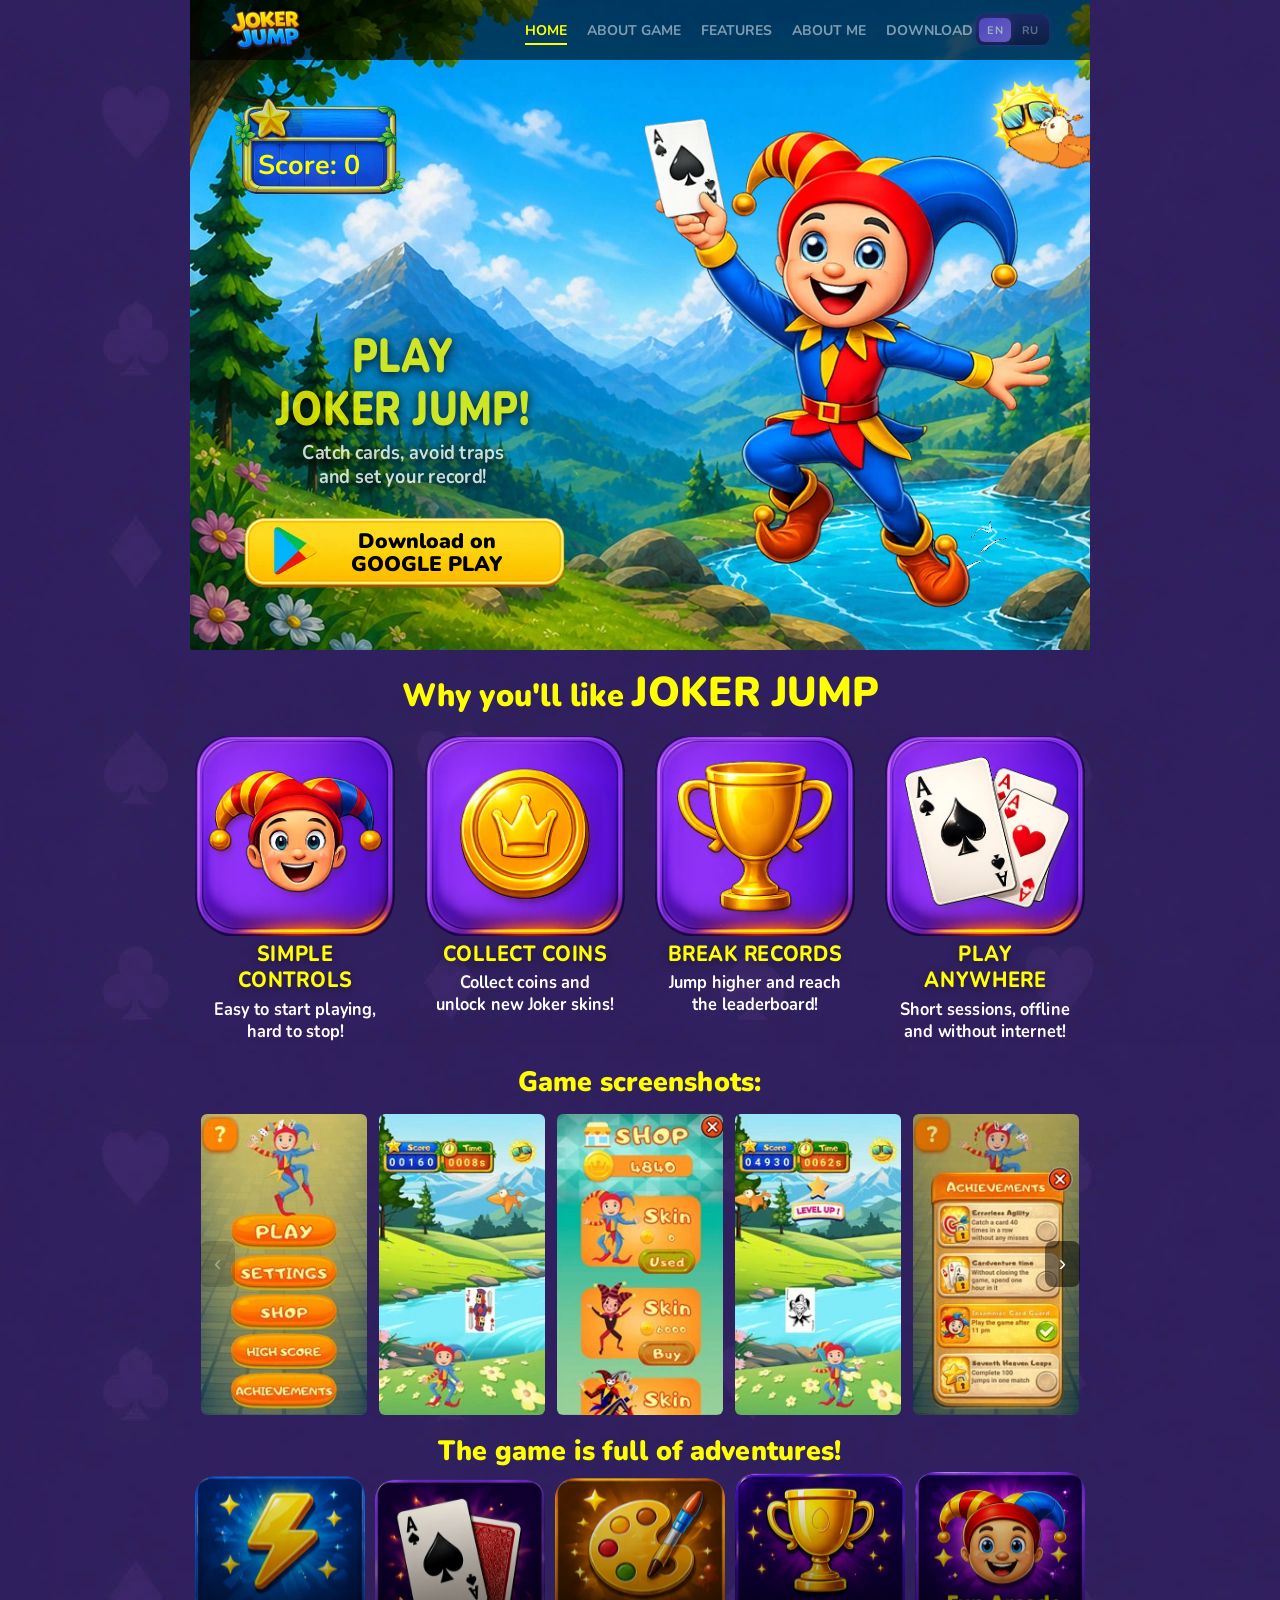
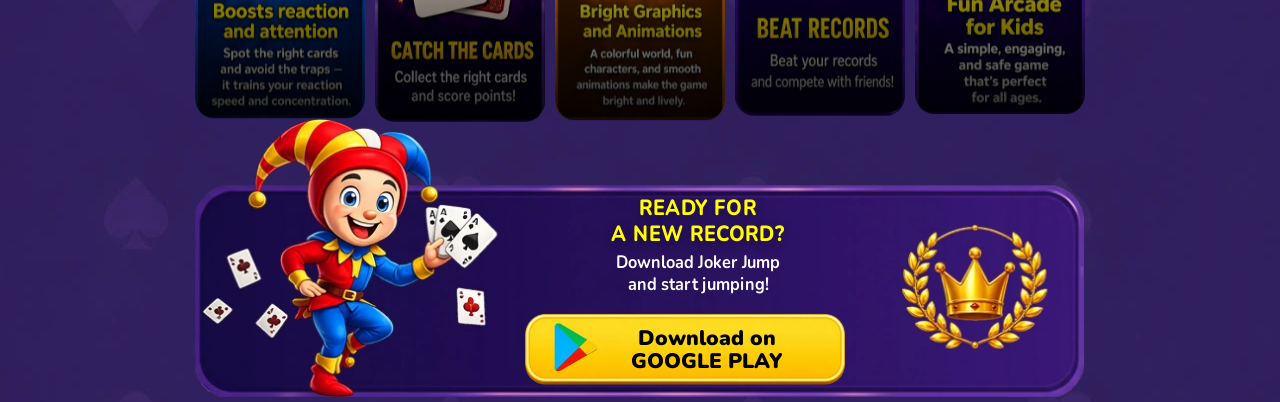
==== commit b26814bf: "Fixed mobile version" ====
--- a/index.html
+++ b/index.html
@@ -4,7 +4,7 @@
 <meta name="viewport"
       content="width=device-width, initial-scale=1.0">
     <meta charset="UTF-8">
-    <title>My Site</title>
+    <title>Joker Jump</title>
     <link rel="stylesheet" href="assets/styles/styles.css">
     <link href="https://fonts.googleapis.com/css2?family=Baloo+2:wght@400;600;700&display=swap" rel="stylesheet">
     <link href="https://fonts.googleapis.com/css2?family=Nunito:wght@400;600;700;800&display=swap" rel="stylesheet">
@@ -190,6 +190,15 @@
             <div class="glare"></div>
         </div>
     </div>
+	
+	<div class="wrapper mobile-only">
+    <div class="card">
+        <img src="assets/images/Card_05_en_additional.webp" alt="Game card 5 additional">
+        <div class="overlay"></div>
+        <div class="card-content"></div>
+        <div class="glare"></div>
+    </div>
+</div>
 
 </div>
 
--- a/assets/styles/styles.css
+++ b/assets/styles/styles.css
@@ -548,30 +548,16 @@
     cursor: default;
 }
 
-@media (max-width: 900px) {
-    .gallery-track img {
-        width: calc(100% / 3);
-    }
-}
-
-@media (max-width: 500px) {
-    .gallery-track img {
-        width: 100%;
-    }
-}
-
-.plaque-wrapper {
+
+
+
+.plaque-wrapper{
     position: relative;
-    display: flex;
-    justify-content: center;
-    width: 100%;
-}
-
-.Purple_plaque {
-    display: block;
-    width: 800px;
-}
-
+    width: 100%;    
+	display: flex;
+    max-width: 900px;
+    margin: 0 auto;
+}
 .plaque-text,
 .plaque-text_2 {
     position: absolute;
@@ -610,7 +596,9 @@
     text-align: center;
     margin: 5px;
 }
-
+.Purple_plaque{
+    width:100%;
+}
 .download-btn {
     position: absolute;
     display: inline-block;
@@ -646,7 +634,6 @@
     --tx: 95%;
     --ty: -50%;
     transform: translate(95%, -50%) scale(1);
-    z-index: 2;
 }
 
 .download-btn:hover {
@@ -683,7 +670,7 @@
 .hero-text {
     position: absolute;
     top: 50%;
-    left: 40px;
+    /* left: 40px; */
     text-align: center;
     color: black;
 }
@@ -775,10 +762,16 @@
   flex-direction: column;
   justify-content: center;
   align-items: center;
-  width: 44px;
-  height: 44px;
-  background: transparent;
-  border: none;
+  width: 48px;
+  height: 48px;
+  /* background: transparent; */
+  /* border: none; */
+  
+  background: rgba(0, 0, 0, 0.7);
+  border: 1px solid rgba(255,255,255,0.2);
+  border-radius: 12px;
+  box-shadow: 0 0 15px rgba(0,0,0,0.4);
+  
   cursor: pointer;
   gap: 5px;
   z-index: 100;
@@ -788,10 +781,13 @@
 }
 
 .burger-btn span {
-  width: 24px;
-  height: 2px;
-  background: #fff;
-  transition: .3s;
+  width: 28px;
+  height: 3px;
+  border-radius: 3px;
+  background: yellow;
+    box-shadow:
+    0 0 6px rgba(255,255,0,0.8),
+    0 0 12px rgba(255,255,0,0.4);
 }
 
 .burger-btn.open span:nth-child(1) {
@@ -815,7 +811,22 @@
   object-fit: cover;
   /* display: block; */
 }
-
+.mobile-only{
+    display:none;
+}
+
+
+@media (max-width: 900px) {
+    .gallery-track img {
+        width: calc(100% / 3);
+    }
+}
+
+@media (max-width: 500px) {
+    .gallery-track img {
+        width: 100%;
+    }
+}
 
 
 @media (min-width: 768px) {
@@ -843,7 +854,9 @@
 .burger-btn {
   display: flex;
 }
-
+.mobile-only{
+    display:block;
+}
 nav {
   position: fixed;
   top: 60px;
@@ -926,14 +939,14 @@
 .score{
     width:110px;
 	height: auto;
-    top:160px;
-    left:45px;
+	top:30%;
+	left:8%;
     transform:none;
 }
 
 #score{
-    top:190px;
-    left:59px;
+	top:35%;
+	left:11%;
     font-size:20px;
     padding:0;
 }
@@ -945,8 +958,8 @@
     /* height:650px; */
 
     transform:
-        translateX(-45%)
-		translateY(15%)
+        translateX(-52%)
+		translateY(6%)
         scale(.55);
 
     transform-origin:top center;
@@ -957,7 +970,7 @@
 .hero-text{
     position:absolute;
 
-    left:40px;;
+	left:4.7%;
     right:auto;
 
     top:auto;
@@ -982,10 +995,8 @@
 
 .btn2{
     top:auto;
-    bottom:15px;
-    left:15px;
-
-    /* transform:translateX(-50%); */
+	bottom:4%;
+    left:0%;
 }
 
 .download-btn img{
@@ -1039,8 +1050,8 @@
 /* ---------- FEATURES ---------- */
 
 .small_cards{
-    grid-template-columns:repeat(4, 1fr);
-    gap:12px;
+    grid-template-columns:repeat(2, 1fr);
+    gap:11px;
 }
 
 .small_card-wrapper{
@@ -1048,6 +1059,16 @@
     width:100%;
 }
 
+
+    .small_card-wrapper h2 {
+        font-size: 17px;
+        line-height: 1.1;
+    }
+
+    .small_card-wrapper h3 {
+        font-size: 15px;
+        line-height: 1.2;
+    }
 /* ---------- SCREENSHOTS ---------- */
 
 .gallery{
@@ -1061,35 +1082,32 @@
 /* ---------- ADVENTURE CARDS ---------- */
 
 .layout-grid{
-    grid-template-columns:repeat(2, 1fr);
+    grid-template-columns:repeat(3, 1fr);
     gap:10px;
 }
 
 /* ---------- PLAQUE ---------- */
 
-.Purple_plaque{
-    width:100%;
-}
 
 .plaque-text{
     width:90%;
     left:50%;
-    top:65%;
+    top:70%;
     transform:translate(-40%, -70%);
 }
 .plaque-text h2,
 .plaque-text_2 h2 {
 	    transform:translate(-5%, 30%);
-	    font-size:19px;
+	    font-size:15px;
 }
 
 .plaque-text h3,
 .plaque-text_2 h3 {
-    font-size:15px;
+    font-size:12px;
 		    transform:translate(-5%, 30%);
 }
 .plaque-text h2{
-    font-size:19px;
+    font-size:14px;
 }
 
 .plaque-text h3{
@@ -1099,18 +1117,18 @@
 /* нижняя кнопка */
 
 .btn1{
-    top:140%;
+    top:120%;
     left:50%;
-    transform: translate(-45%, -50%) scale(1.6);
+    transform: translate(-50%, 0) scale(1.6);
 }
 
 .btn1 img{
     width:220px;
 }
 .btn3{
-    top:140%;
+    top:120%;
     left:50%;
-    transform: translate(-45%, -50%) scale(1.6);
+    transform: translate(-50%, 0) scale(1.6);
 }
 
 .btn3 img{
@@ -1133,8 +1151,10 @@
 
 .sun{
     width:55px;
-    top:80px;
-    left:60px;
+    /* top:80px; */
+    /* left:60px; */
+	top:15%;
+    left:10%;
     right:auto;
 }
 
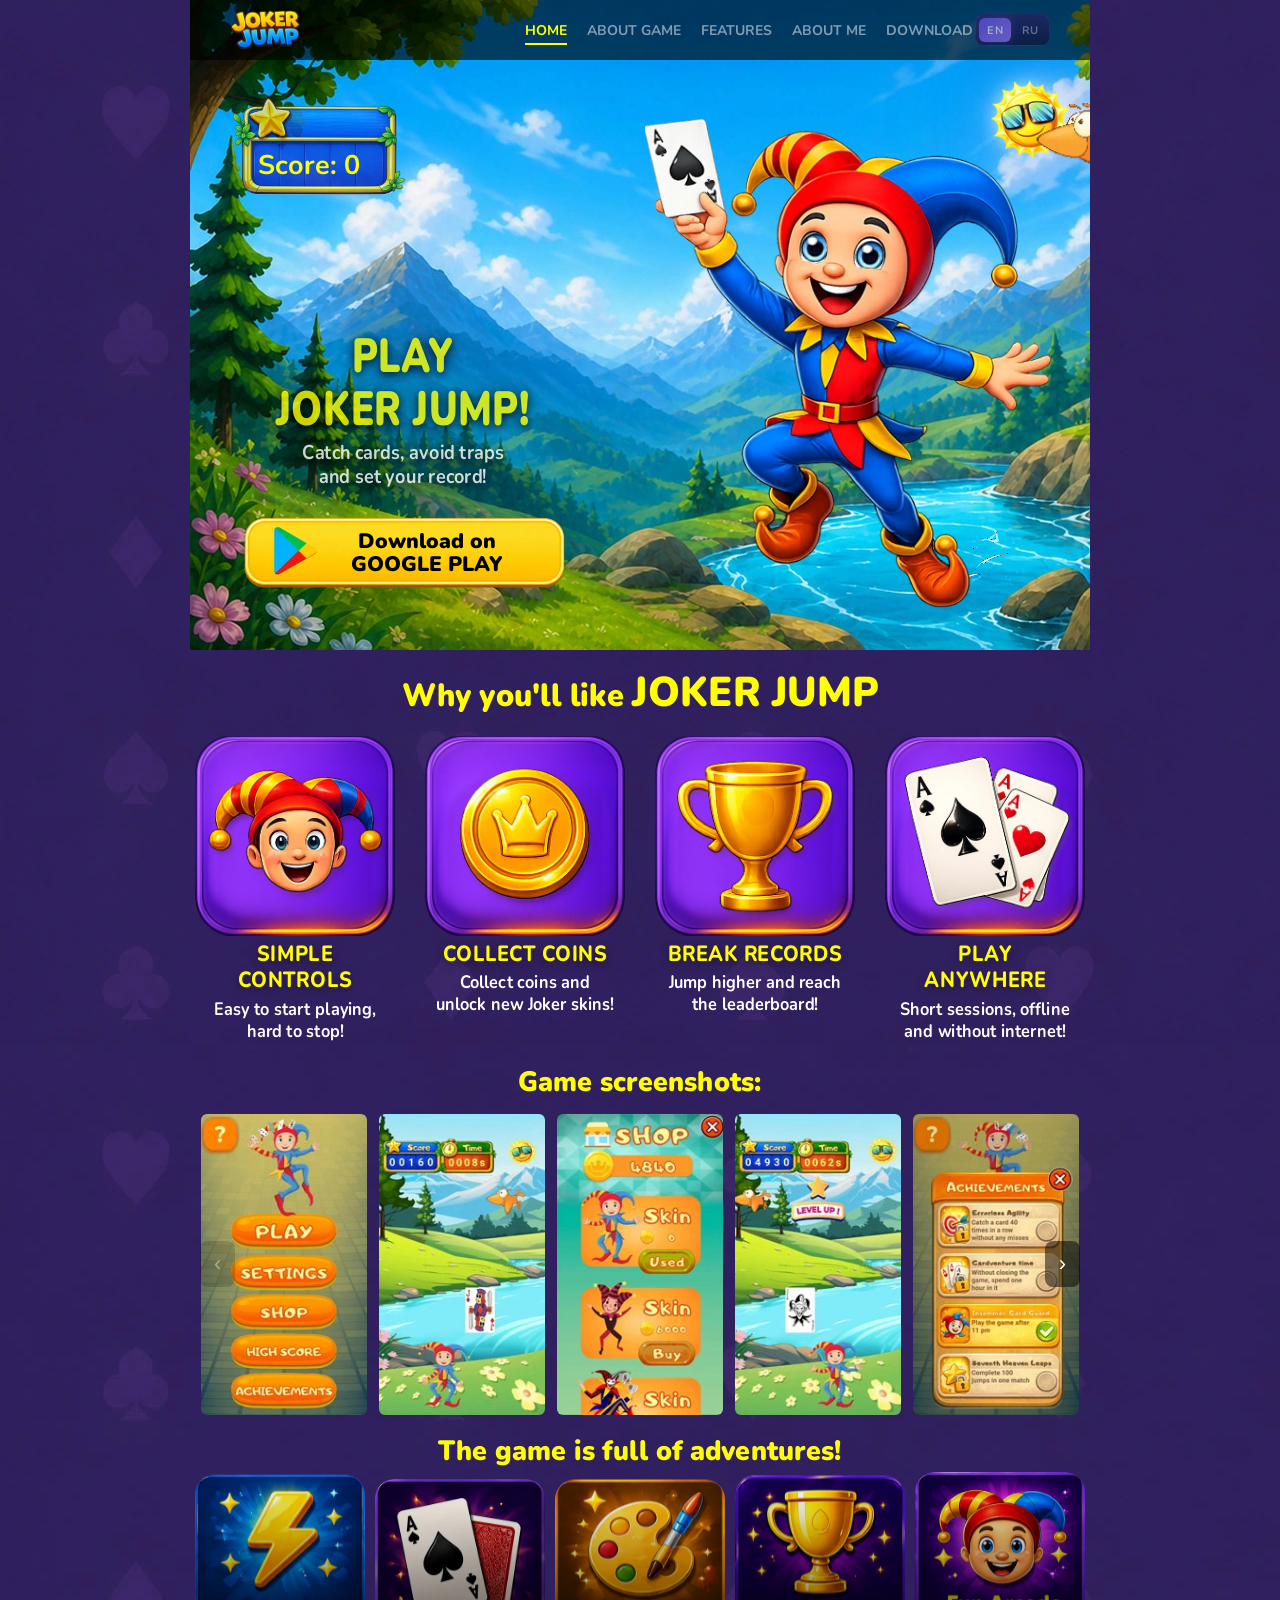
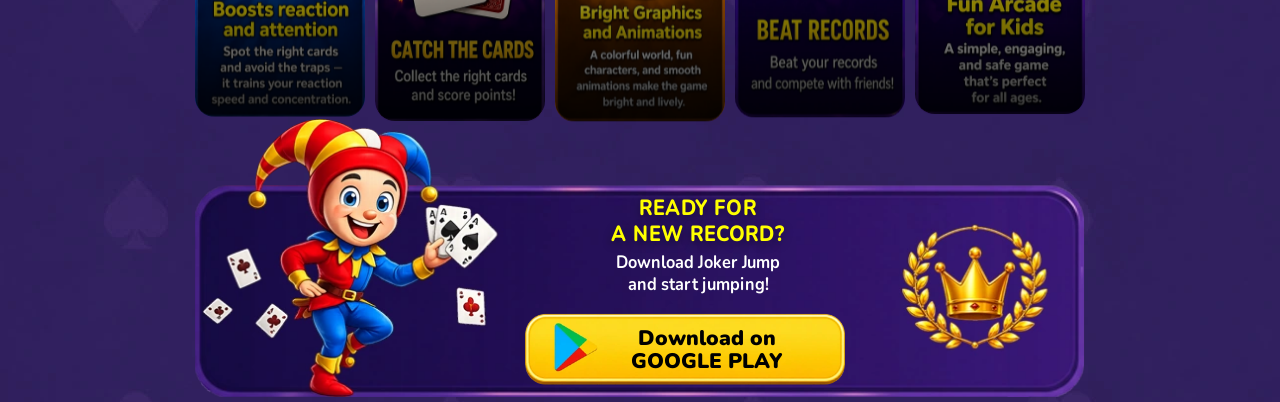
==== commit 89149060: "Add ico" ====
--- a/index.html
+++ b/index.html
@@ -5,6 +5,7 @@
       content="width=device-width, initial-scale=1.0">
     <meta charset="UTF-8">
     <title>Joker Jump</title>
+	<link rel="icon" href="assets/images/favicon.png">
     <link rel="stylesheet" href="assets/styles/styles.css">
     <link href="https://fonts.googleapis.com/css2?family=Baloo+2:wght@400;600;700&display=swap" rel="stylesheet">
     <link href="https://fonts.googleapis.com/css2?family=Nunito:wght@400;600;700;800&display=swap" rel="stylesheet">
